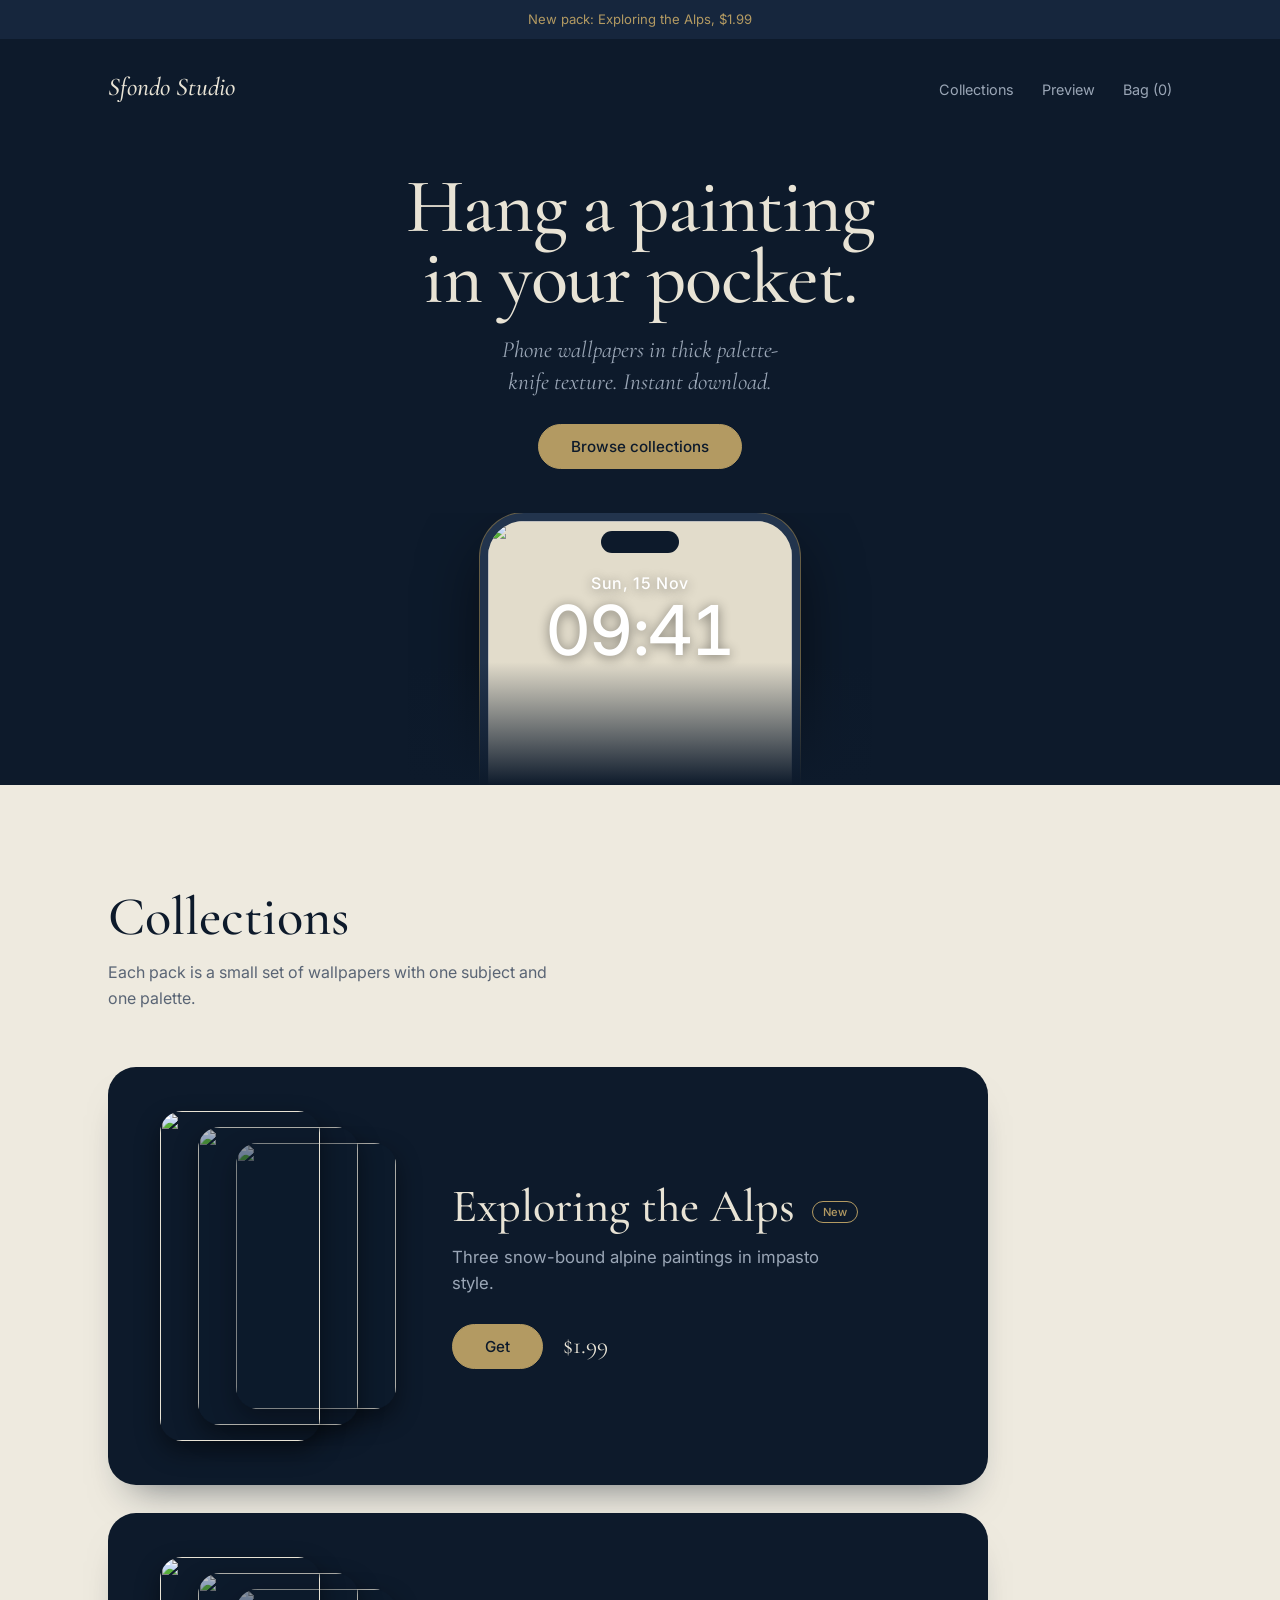
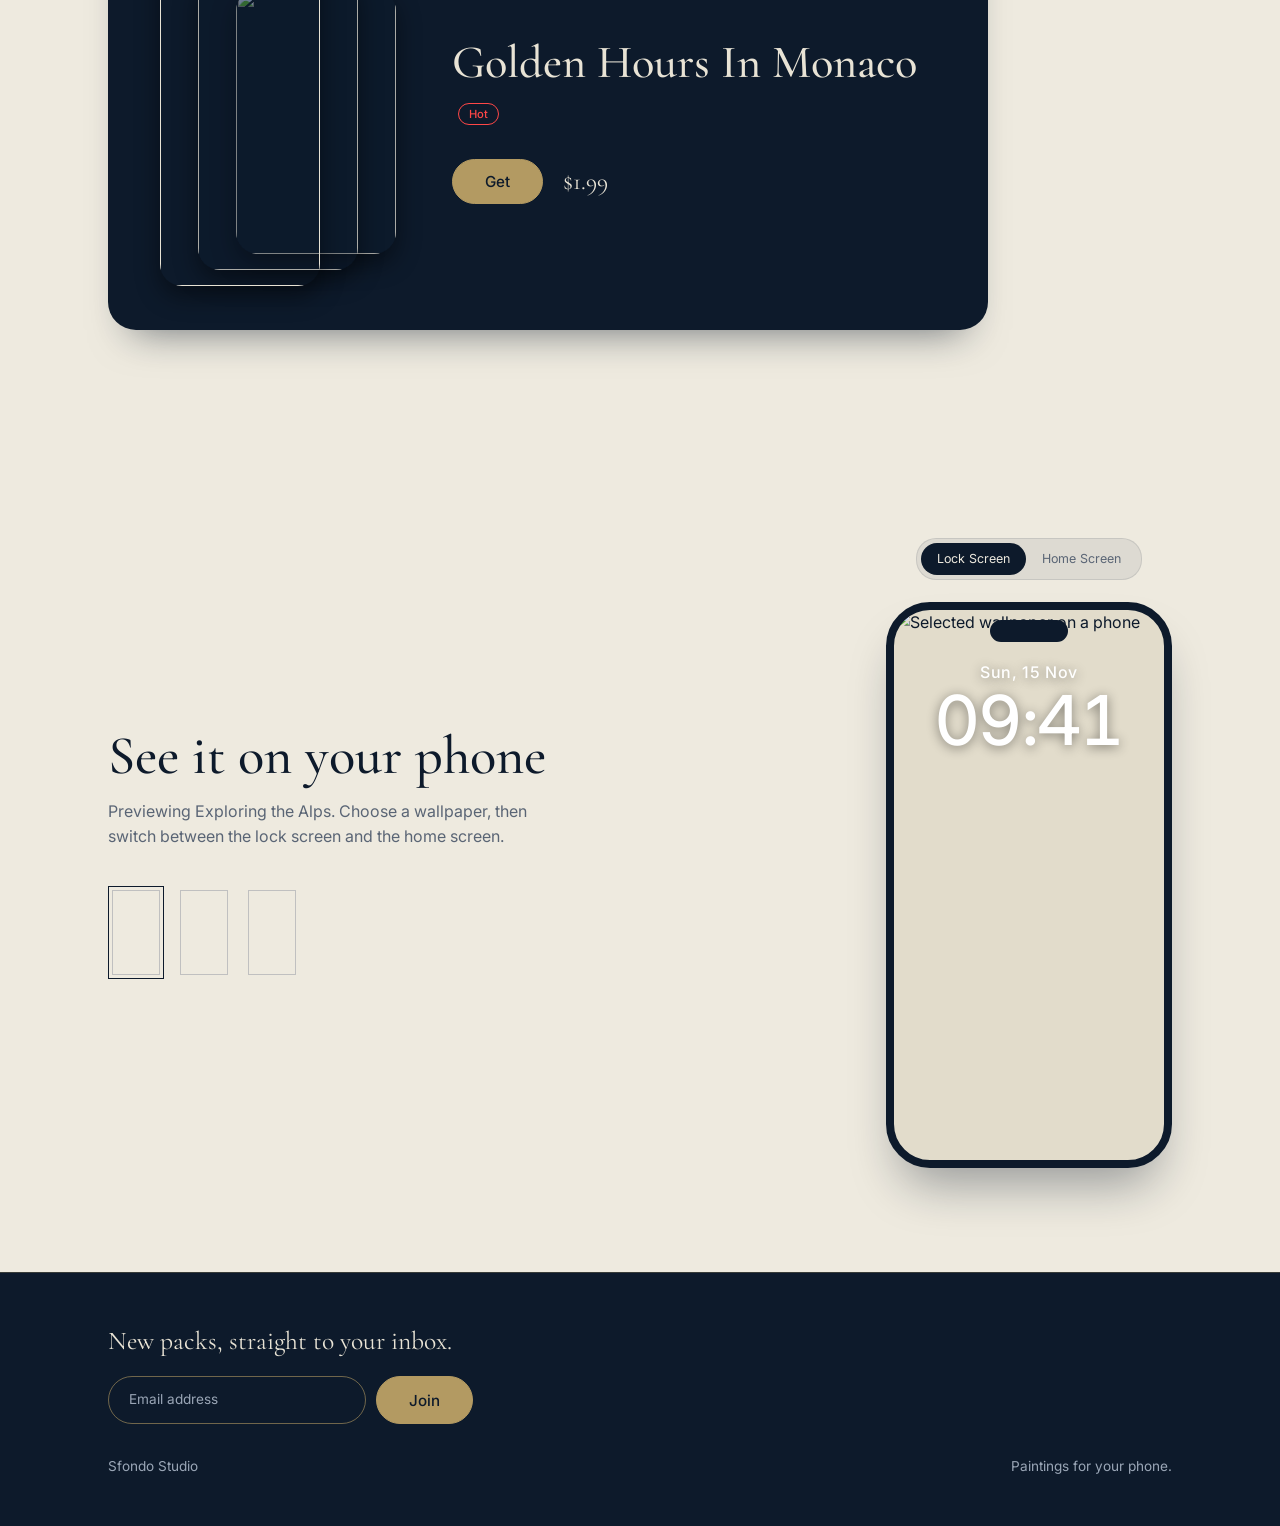
==== index.html @ a0016c10 "Add files via upload" ====
<!DOCTYPE html>
<html lang="en">
<head>
<meta charset="UTF-8">
<meta name="viewport" content="width=device-width, initial-scale=1, viewport-fit=cover">
<meta name="description" content="Sfondo Studio — Phone wallpapers in thick palette-knife texture. Instant download.">
<title>Sfondo Studio – Exploring the Alps</title>
<link rel="preconnect" href="https://fonts.googleapis.com">
<link rel="preconnect" href="https://fonts.gstatic.com" crossorigin>
<link href="https://fonts.googleapis.com/css2?family=Cormorant+Garamond:ital,wght@0,400;0,500;0,600;1,400;1,500&family=Inter:wght@400;500&display=swap" rel="stylesheet">
<link rel="stylesheet" href="./style.css">
<script src="./app.js" defer></script>
</head>

<body>

<a class="skip-link" href="#main">Skip to content</a>
<a class="announce">Hello</a>

<div class="wrap">
  <header class="site-header">
    <a class="wordmark" href="#top">Sfondo Studio</a>
    <nav aria-label="Main">
      <ul class="site-nav">
        <li><a href="#collections">Collections</a></li>
        <li><a href="#preview">Preview</a></li>
        <li><button class="bag-btn" id="bag" type="button" aria-haspopup="dialog" aria-controls="bag-drawer">Bag (<span id="bag-count">0</span>)</button></li>
      </ul>
    </nav>
  </header>
</div>

<main id="main">

  <div class="wrap">
    <section class="hero" id="top">
      <h1>Hang a painting<br>in your pocket.</h1>
      <p class="lede">Phone wallpapers in thick palette-knife texture. Instant download.</p>
      <div class="buy-row"><a class="btn" href="#collections">Browse collections</a></div>
      <div class="hero-stage" aria-hidden="true">
        <div class="iphone-frame hero-phone">
          <div class="dynamic-island"></div>
          <img class="wallpaper-display on" alt="">
          <img class="wallpaper-display" alt="">
          <div class="lockscreen-content">
            <div class="lockscreen-date" data-lock-date>Sun, 15 Nov</div>
            <time class="lockscreen-time" data-lock-time>09:41</time>
          </div>
        </div>
      </div>
    </section>
  </div>

  <section class="catalog-sec" id="collections">
    <div class="wrap">
      <h2>Collections</h2>
      <p class="section-note">Each pack is a small set of wallpapers with one subject and one palette.</p>

      <div class="catalog">
        
      </div>

    </div>
  </section>

  <section class="preview" id="preview">
    <div class="wrap">
      <div>
        <h2>See it on your phone</h2>
        <p class="section-note">Previewing Exploring the Alps. Choose a wallpaper, then switch between the lock screen and the home screen.</p>
        <div class="picker" role="group" aria-label="Choose a wallpaper">
          <button class="pick" type="button" data-pick="0" aria-pressed="true" aria-label="Ascent"><img data-wall="0" alt=""></button>
          <button class="pick" type="button" data-pick="1" aria-pressed="false" aria-label="Switchbacks"><img data-wall="1" alt=""></button>
          <button class="pick" type="button" data-pick="2" aria-pressed="false" aria-label="The Red Cabin"><img data-wall="2" alt=""></button>
        </div>
      </div>

      <div class="stage">
        <input type="radio" id="mode-lock" name="screen-mode" class="state-input" checked>
        <input type="radio" id="mode-home" name="screen-mode" class="state-input">
        <div class="screen-mode-toggle" role="group" aria-label="Preview mode">
          <label for="mode-lock" class="mode-label">Lock Screen</label>
          <label for="mode-home" class="mode-label">Home Screen</label>
        </div>
        <div class="iphone-frame">
          <div class="dynamic-island"></div>
          <img class="wallpaper-display" id="phone-wall" data-wall="0" alt="Selected wallpaper on a phone">
          <div class="lockscreen-content">
            <div class="lockscreen-date" data-lock-date>Sun, 15 Nov</div>
            <time class="lockscreen-time" data-lock-time>09:41</time>
          </div>
          <div class="homescreen-content" aria-hidden="true">
            <div class="home-widget"></div>
            <div class="widget-row">
              <div class="home-widget widget-small"></div>
              <div class="home-widget widget-small"></div>
            </div>
          </div>
        </div>
      </div>
    </div>
  </section>

</main>

<footer>
  <div class="wrap">
    <form class="join" id="join">
      <label for="email">New packs, straight to your inbox.</label>
      <div>
        <input id="email" type="email" required placeholder="Email address" autocomplete="email">
        <button class="btn" type="submit">Join</button>
      </div>
    </form>
    <div class="foot-meta">
      <span>Sfondo Studio</span>
      <span>Paintings for your phone.</span>
    </div>
  </div>
</footer>

<div class="drawer-backdrop" id="drawer-backdrop"></div>
<aside class="bag-drawer" id="bag-drawer" role="dialog" aria-modal="true" aria-labelledby="drawer-title" hidden>
  <div class="drawer-head">
    <h2 id="drawer-title">Your Bag</h2>
    <button class="close-btn" id="close-drawer" type="button" aria-label="Close bag">×</button>
  </div>
  <div class="drawer-body" id="drawer-body"></div>
  <div class="drawer-foot" id="drawer-foot" hidden>
    <div class="subtotal-row">
      <span>Total</span>
      <span class="price" id="bag-total">$0.00</span>
    </div>
    <button class="btn" id="checkout-btn" type="button">Checkout</button>
  </div>
</aside>

<div class="toast" id="toast" role="status" aria-live="polite"></div>

</body>
</html>
---- style.css ----
:root {
  --ink: #0d1a2b;
  --ink-2: #16263d;
  --paper: #eeeadf;
  --paper-2: #e2dccb;
  --brass: #b39a62;
  --on-dark: #e8e3d5;
  --muted-dark: #9aa6b6;
  --muted: #5a6575;
  --serif: "Cormorant Garamond", Georgia, serif;
  --sans: "Inter", system-ui, -apple-system, sans-serif;
}

*, *::before, *::after { box-sizing: border-box; }

html {
  scroll-behavior: smooth;
  scroll-padding-top: 24px;
}

body {
  margin: 0;
  padding-top: env(safe-area-inset-top, 0px);
  padding-bottom: env(safe-area-inset-bottom, 0px);
  background: var(--ink);
  color: var(--on-dark);
  font-family: var(--sans);
  font-size: 1rem;
  line-height: 1.6;
  -webkit-font-smoothing: antialiased;
}

img { display: block; max-width: 100%; }
a { color: inherit; }

a:focus-visible,
button:focus-visible,
input:focus-visible,
.state-input:focus-visible + .mode-label {
  outline: 2px solid var(--brass);
  outline-offset: 3px;
}

.skip-link {
  position: absolute;
  left: -9999px;
  top: 8px;
  z-index: 100;
  padding: 8px 16px;
  background: var(--brass);
  color: var(--ink);
  border-radius: 999px;
  font-size: .85rem;
  font-weight: 500;
  text-decoration: none;
}
.skip-link:focus { left: 16px; }

.wrap {
  max-width: 1120px;
  margin: 0 auto;
  padding: 0 28px;
}

/* Announcement & Header */
.announce {
  display: block;
  padding: 9px 20px;
  background: var(--ink-2);
  color: var(--brass);
  text-align: center;
  font-size: .82rem;
  text-decoration: none;
  transition: background-color .2s;
}
.announce:hover { background: #1c304d; }

.site-header {
  display: flex;
  justify-content: space-between;
  align-items: baseline;
  padding: 28px 0;
}

.wordmark {
  font-family: var(--serif);
  font-style: italic;
  font-size: 1.6rem;
  font-weight: 500;
  text-decoration: none;
}

.site-nav {
  display: flex;
  align-items: baseline;
  gap: 28px;
  margin: 0;
  padding: 0;
  list-style: none;
  font-size: .9rem;
}

.site-nav a,
.bag-btn {
  text-decoration: none;
  color: var(--muted-dark);
  transition: color .2s;
}
.site-nav a:hover,
.bag-btn:hover { color: var(--on-dark); }

.bag-btn {
  background: none;
  border: 0;
  padding: 0;
  font: inherit;
  cursor: pointer;
}

/* Typography & Shared Controls */
h1, h2, h3 {
  font-family: var(--serif);
  font-weight: 500;
  margin: 0;
}

h1 {
  font-size: clamp(2.8rem, 6vw, 4.9rem);
  line-height: .92;
  letter-spacing: -.015em;
}

.collection h2,
.preview h2,
.catalog-sec h2 {
  font-size: clamp(2.2rem, 4.5vw, 3.4rem);
  line-height: 1.05;
}

.section-note {
  max-width: 44ch;
  margin: 14px 0 56px;
  color: var(--muted-dark);
}

.buy-row {
  display: flex;
  align-items: center;
  gap: 24px;
  flex-wrap: wrap;
}

.btn {
  display: inline-flex;
  align-items: center;
  justify-content: center;
  font: 500 .95rem var(--sans);
  padding: 12px 32px;
  border-radius: 999px;
  border: 1px solid var(--brass);
  background: var(--brass);
  color: var(--ink);
  cursor: pointer;
  text-decoration: none;
  transition: background-color .2s, color .2s, opacity .2s;
}
.btn:hover { background: transparent; color: var(--brass); }
.btn:disabled { opacity: .35; cursor: default; pointer-events: none; }

.price {
  font-family: var(--serif);
  font-size: 1.5rem;
  color: var(--on-dark);
}

/* Hero */
.hero {
  text-align: center;
  padding: 36px 0 0;
}
.hero .buy-row { justify-content: center; }

.lede {
  max-width: 30ch;
  margin: 22px auto 26px;
  font-family: var(--serif);
  font-style: italic;
  font-size: 1.45rem;
  line-height: 1.35;
  color: var(--muted-dark);
}

.hero-stage {
  position: relative;
  display: flex;
  justify-content: center;
  height: 272px;
  margin-top: 44px;
  overflow: hidden;
}
.hero-stage::after {
  content: "";
  position: absolute;
  left: 0;
  right: 0;
  bottom: 0;
  height: 45%;
  background: linear-gradient(to bottom, rgba(13, 26, 43, 0), var(--ink));
  pointer-events: none;
  z-index: 15;
}

/* Shared iPhone Frame */
.iphone-frame {
  position: relative;
  width: 286px;
  height: 566px;
  overflow: hidden;
  background: var(--paper-2);
  border: 8px solid var(--ink);
  border-radius: 44px;
  box-shadow: 0 30px 50px -16px rgba(13, 26, 43, .4);
}

.hero-phone {
  flex: none;
  width: 320px;
  height: 660px;
  border-color: #22344d;
  box-shadow: 0 0 0 1px rgba(179, 154, 98, .55), 0 30px 60px rgba(0, 0, 0, .5);
}

.dynamic-island {
  position: absolute;
  top: 10px;
  left: 50%;
  z-index: 20;
  width: 78px;
  height: 22px;
  background: var(--ink);
  border-radius: 20px;
  transform: translateX(-50%);
}

.wallpaper-display {
  position: absolute;
  inset: 0;
  width: 100%;
  height: 100%;
  object-fit: cover;
}

.hero-phone .wallpaper-display {
  opacity: 0;
  transition: opacity 1.2s ease;
}
.hero-phone .wallpaper-display.on { opacity: 1; }

.lockscreen-content {
  position: absolute;
  top: 50px;
  z-index: 10;
  width: 100%;
  color: #fff;
  text-align: center;
  text-shadow: 0 2px 12px rgba(0, 0, 0, .45);
  pointer-events: none;
  transition: opacity .25s;
}
.lockscreen-date {
  font-size: 1rem;
  font-weight: 500;
  letter-spacing: .04em;
}
.lockscreen-time {
  display: block;
  font-size: 4.3rem;
  font-weight: 500;
  line-height: 1;
  letter-spacing: -.02em;
  font-variant-numeric: tabular-nums;
}

/* Catalog Section */
.catalog-sec {
  background: var(--paper);
  color: var(--ink);
  padding: 104px 0;
}
.catalog-sec .section-note { color: var(--muted); }

.catalog {
  display: grid;
  gap: 28px;
  max-width: 880px;
}

.pack {
  display: flex;
  align-items: center;
  gap: 56px;
  padding: 44px 52px;
  background: var(--ink);
  color: var(--on-dark);
  border-radius: 28px;
  box-shadow: 0 24px 40px -24px rgba(13, 26, 43, .6);
}

.stack {
  --w: 160px;
  --dx: 38px;
  --dy: 16px;
  --r: 22px;
  position: relative;
  flex: none;
  width: calc(var(--w) + 2 * var(--dx));
  height: calc(var(--w) * 2.06);
  display: block;
}

.stack .card {
  position: absolute;
  width: var(--w);
  border-radius: var(--r);
  overflow: hidden;
  box-shadow: 0 10px 24px rgba(0, 0, 0, .45);
}
.card img {
  width: 100%;
  height: 100%;
  object-fit: cover;
  object-position: 60% 55%;
}
.card:nth-child(1) { left: 0; top: 0; height: 100%; z-index: 3; }
.card:nth-child(2) { left: var(--dx); top: var(--dy); height: calc(100% - 2 * var(--dy)); z-index: 2; }
.card:nth-child(3) { left: calc(2 * var(--dx)); top: calc(2 * var(--dy)); height: calc(100% - 4 * var(--dy)); z-index: 1; }
.card:nth-child(n+2)::after {
  content: "";
  position: absolute;
  inset: 0;
  background: rgba(13, 26, 43, .28);
}

.swatch-tuscany-1 { background: linear-gradient(160deg, #5f6340, #8d8454); }
.swatch-tuscany-2 { background: linear-gradient(160deg, #b08a45, #d9b872); }
.swatch-tuscany-3 { background: linear-gradient(160deg, #d8c9a3, #efe3c4); }
.swatch-riviera-1 { background: linear-gradient(160deg, #27455f, #4d6f8a); }
.swatch-riviera-2 { background: linear-gradient(160deg, #6f8da3, #9db4c3); }
.swatch-riviera-3 { background: linear-gradient(160deg, #b9c9d1, #dbe4e8); }

.info h3 { font-size: clamp(2rem, 4vw, 2.9rem); line-height: 1; }
.info h3 a { text-decoration: none; }
.info h3 a:hover { text-decoration: underline; text-underline-offset: 4px; }
.info p {
  margin: 16px 0 28px;
  max-width: 34ch;
  color: var(--muted-dark);
  font-size: 1.05rem;
  line-height: 1.5;
}

.badge-new {
  display: inline-block;
  vertical-align: middle;
  margin-left: 6px;
  padding: 3px 10px;
  border: 1px solid var(--brass);
  border-radius: 999px;
  font: 500 .7rem var(--sans);
  color: var(--brass);
}
.badge-hot {
  display: inline-block;
  vertical-align: middle;
  margin-left: 6px;
  padding: 3px 10px;
  border: 1px solid rgb(255, 71, 71);
  border-radius: 999px;
  font: 500 .7rem var(--sans);
  color: rgb(255, 71, 71);
}

.get-row { display: flex; align-items: center; gap: 20px; }
.pack .price.soon { font-family: var(--sans); font-size: .9rem; color: var(--muted-dark); }

.ways {
  display: grid;
  grid-template-columns: repeat(3, 1fr);
  gap: 16px;
  max-width: 880px;
  margin-top: 40px;
}
.way {
  padding: 22px 24px;
  border: 1px solid rgba(13, 26, 43, .25);
  border-radius: 20px;
}
.way h3 { font-size: 1.5rem; }
.way p { margin: 6px 0 0; color: var(--muted); font-size: .9rem; }
.way span { display: block; margin-top: 10px; font-size: .8rem; color: var(--muted); }
.way.soon { opacity: .75; }

/* Collection Plates */
.collection { padding: 96px 0 112px; }
.collection .buy-row { margin: -24px 0 56px; }

.plates {
  display: grid;
  grid-template-columns: repeat(3, 1fr);
  gap: 40px;
}
.plate { margin: 0; }
.plate img {
  width: 100%;
  aspect-ratio: 9 / 16;
  object-fit: cover;
  box-shadow: 0 0 0 1px rgba(179, 154, 98, .45);
}
.plate figcaption {
  padding-top: 18px;
  border-top: 1px solid rgba(179, 154, 98, .45);
  margin-top: 22px;
}
.plate h3 { font-size: 1.7rem; }
.plate p { margin: 4px 0 0; color: var(--muted-dark); font-size: .95rem; }

/* Interactive Preview */
.preview {
  background: var(--paper);
  color: var(--ink);
  padding: 104px 0;
}
.preview .wrap {
  display: grid;
  grid-template-columns: 1fr auto;
  gap: 80px;
  align-items: center;
}
.preview .section-note { color: var(--muted); margin-bottom: 36px; }

.picker { display: flex; gap: 12px; }
.pick {
  width: 56px;
  padding: 3px;
  background: none;
  border: 1px solid transparent;
  cursor: pointer;
  transition: border-color .2s, transform .2s;
}
.pick:hover { transform: translateY(-2px); }
.pick img { width: 100%; aspect-ratio: 9 / 16; object-fit: cover; }
.pick[aria-pressed="true"] { border-color: var(--ink); }

.stage { display: flex; flex-direction: column; align-items: center; }
.state-input {
  position: absolute;
  width: 1px;
  height: 1px;
  margin: -1px;
  overflow: hidden;
  opacity: 0;
  clip-path: inset(50%);
}

.screen-mode-toggle {
  display: flex;
  margin-bottom: 22px;
  padding: 4px;
  background: rgba(13, 26, 43, .07);
  border: 1px solid rgba(13, 26, 43, .1);
  border-radius: 20px;
}
.mode-label {
  padding: 6px 16px;
  font-size: .78rem;
  color: var(--muted);
  border-radius: 16px;
  cursor: pointer;
  user-select: none;
  transition: background-color .25s, color .25s;
}

.homescreen-content {
  position: absolute;
  inset: 0;
  z-index: 10;
  display: flex;
  flex-direction: column;
  gap: 16px;
  padding: 50px 16px 0;
  background: rgba(255, 255, 255, .12);
  backdrop-filter: blur(15px);
  -webkit-backdrop-filter: blur(15px);
  opacity: 0;
  pointer-events: none;
  transition: opacity .25s;
}
.home-widget {
  height: 110px;
  background: rgba(255, 255, 255, .25);
  border: 1px solid rgba(255, 255, 255, .4);
  border-radius: 20px;
  box-shadow: 0 8px 32px rgba(0, 0, 0, .06);
}
.widget-row { display: flex; gap: 16px; }
.widget-small { flex: 1; border-radius: 16px; }

#mode-lock:checked ~ .screen-mode-toggle label[for="mode-lock"],
#mode-home:checked ~ .screen-mode-toggle label[for="mode-home"] {
  background: var(--ink);
  color: var(--paper);
}
#mode-home:checked ~ .iphone-frame .homescreen-content { opacity: 1; pointer-events: auto; }
#mode-home:checked ~ .iphone-frame .lockscreen-content { opacity: 0; }

/* Footer */
footer {
  padding: 48px 0;
  border-top: 1px solid rgba(179, 154, 98, .25);
  color: var(--muted-dark);
  font-size: .85rem;
}
footer .wrap {
  display: flex;
  flex-direction: column;
  align-items: flex-start;
  gap: 32px;
}

.join label {
  display: block;
  margin-bottom: 14px;
  font-family: var(--serif);
  font-size: 1.6rem;
  color: var(--on-dark);
}
.join div { display: flex; gap: 10px; flex-wrap: wrap; }
.join input {
  flex: 1;
  min-width: 220px;
  max-width: 360px;
  padding: 12px 20px;
  border: 1px solid rgba(179, 154, 98, .6);
  border-radius: 999px;
  background: transparent;
  color: var(--on-dark);
  font: inherit;
}
.join input::placeholder { color: var(--muted-dark); }

.foot-meta {
  display: flex;
  justify-content: space-between;
  gap: 16px;
  flex-wrap: wrap;
  width: 100%;
}

/* Bag Drawer */
.drawer-backdrop {
  position: fixed;
  inset: 0;
  z-index: 60;
  background: rgba(6, 13, 22, .65);
  backdrop-filter: blur(4px);
  opacity: 0;
  pointer-events: none;
  transition: opacity .25s ease;
}
.drawer-backdrop.open { opacity: 1; pointer-events: auto; }

.bag-drawer {
  position: fixed;
  top: 0;
  right: 0;
  bottom: 0;
  z-index: 70;
  display: flex;
  flex-direction: column;
  width: min(400px, 100vw);
  padding: 28px;
  background: var(--ink-2);
  color: var(--on-dark);
  border-left: 1px solid rgba(179, 154, 98, .3);
  transform: translateX(100%);
  transition: transform .3s cubic-bezier(.22, 1, .36, 1);
}
.bag-drawer.open { transform: translateX(0); }

.drawer-head {
  display: flex;
  justify-content: space-between;
  align-items: center;
  padding-bottom: 18px;
  border-bottom: 1px solid rgba(179, 154, 98, .25);
}
.drawer-head h2 { font-size: 1.8rem; }

.close-btn {
  background: none;
  border: 0;
  color: var(--muted-dark);
  font-size: 1.5rem;
  line-height: 1;
  cursor: pointer;
  padding: 4px 8px;
}
.close-btn:hover { color: var(--on-dark); }

.drawer-body {
  flex: 1;
  overflow-y: auto;
  padding: 24px 0;
}

.bag-empty {
  color: var(--muted-dark);
  font-size: .95rem;
}

.bag-item {
  display: flex;
  gap: 16px;
  align-items: center;
  padding-bottom: 20px;
  border-bottom: 1px solid rgba(179, 154, 98, .2);
}
.bag-item img {
  width: 48px;
  aspect-ratio: 9 / 16;
  object-fit: cover;
  border-radius: 6px;
}
.bag-item-meta { flex: 1; }
.bag-item-title { font-family: var(--serif); font-size: 1.3rem; line-height: 1.1; }
.bag-item-sub { font-size: .82rem; color: var(--muted-dark); margin-top: 4px; }

.remove-btn {
  background: none;
  border: 0;
  color: var(--muted-dark);
  font-size: .8rem;
  text-decoration: underline;
  cursor: pointer;
  padding: 4px;
}
.remove-btn:hover { color: var(--on-dark); }

.drawer-foot {
  padding-top: 20px;
  border-top: 1px solid rgba(179, 154, 98, .25);
}
.subtotal-row {
  display: flex;
  justify-content: space-between;
  align-items: baseline;
  margin-bottom: 16px;
}
.drawer-foot .btn { width: 100%; }

/* Toast */
.toast {
  position: fixed;
  left: 50%;
  bottom: calc(24px + env(safe-area-inset-bottom, 0px));
  z-index: 80;
  max-width: calc(100% - 40px);
  padding: 12px 22px;
  background: var(--paper);
  color: var(--ink);
  border-radius: 999px;
  font-size: .9rem;
  box-shadow: 0 14px 30px rgba(0, 0, 0, .35);
  opacity: 0;
  transform: translate(-50%, 12px);
  pointer-events: none;
  transition: opacity .25s, transform .25s;
}
.toast.show { opacity: 1; transform: translate(-50%, 0); }

/* Responsive */
@media (max-width: 860px) {
  .preview .wrap { grid-template-columns: 1fr; gap: 48px; justify-items: start; }
  .hero { padding-top: 24px; }
  .plates { grid-template-columns: 1fr; max-width: 340px; gap: 48px; }
  .stage { align-self: center; justify-self: center; }
}

@media (max-width: 640px) {
  .catalog-sec, .preview { padding: 64px 0; }
  .collection { padding: 64px 0 72px; }
  .hero { padding-top: 8px; }
  .hero-stage { height: 236px; margin-top: 32px; }
  .hero-phone { width: 280px; height: 590px; }
  .pack { gap: 18px; padding: 22px 16px 22px 18px; border-radius: 24px; }
  .stack { --w: 96px; --dx: 22px; --dy: 10px; --r: 16px; }
  .info h3 { font-size: 1.55rem; }
  .info p { margin: 10px 0 16px; font-size: .88rem; line-height: 1.45; }
  .get-row { gap: 12px; }
  .pack .btn { padding: 9px 24px; font-size: .9rem; }
  .pack .price { font-size: 1.2rem; }
  .pack .price.soon { font-size: .8rem; }
  .ways { grid-template-columns: 1fr; }
}

@media (max-width: 560px) {
  .site-header { flex-direction: column; align-items: flex-start; gap: 8px; padding: 20px 0; }
  .site-nav { font-size: .85rem; }
}

@media (max-width: 480px) {
  .wrap { padding: 0 20px; }
  .site-nav { gap: 18px; }
}

@media (max-width: 380px) {
  .stack { --w: 84px; --dx: 18px; }
}

@media (prefers-reduced-motion: reduce) {
  *, *::before, *::after {
    transition-duration: .01ms !important;
    animation-duration: .01ms !important;
    scroll-behavior: auto !important;
  }
}
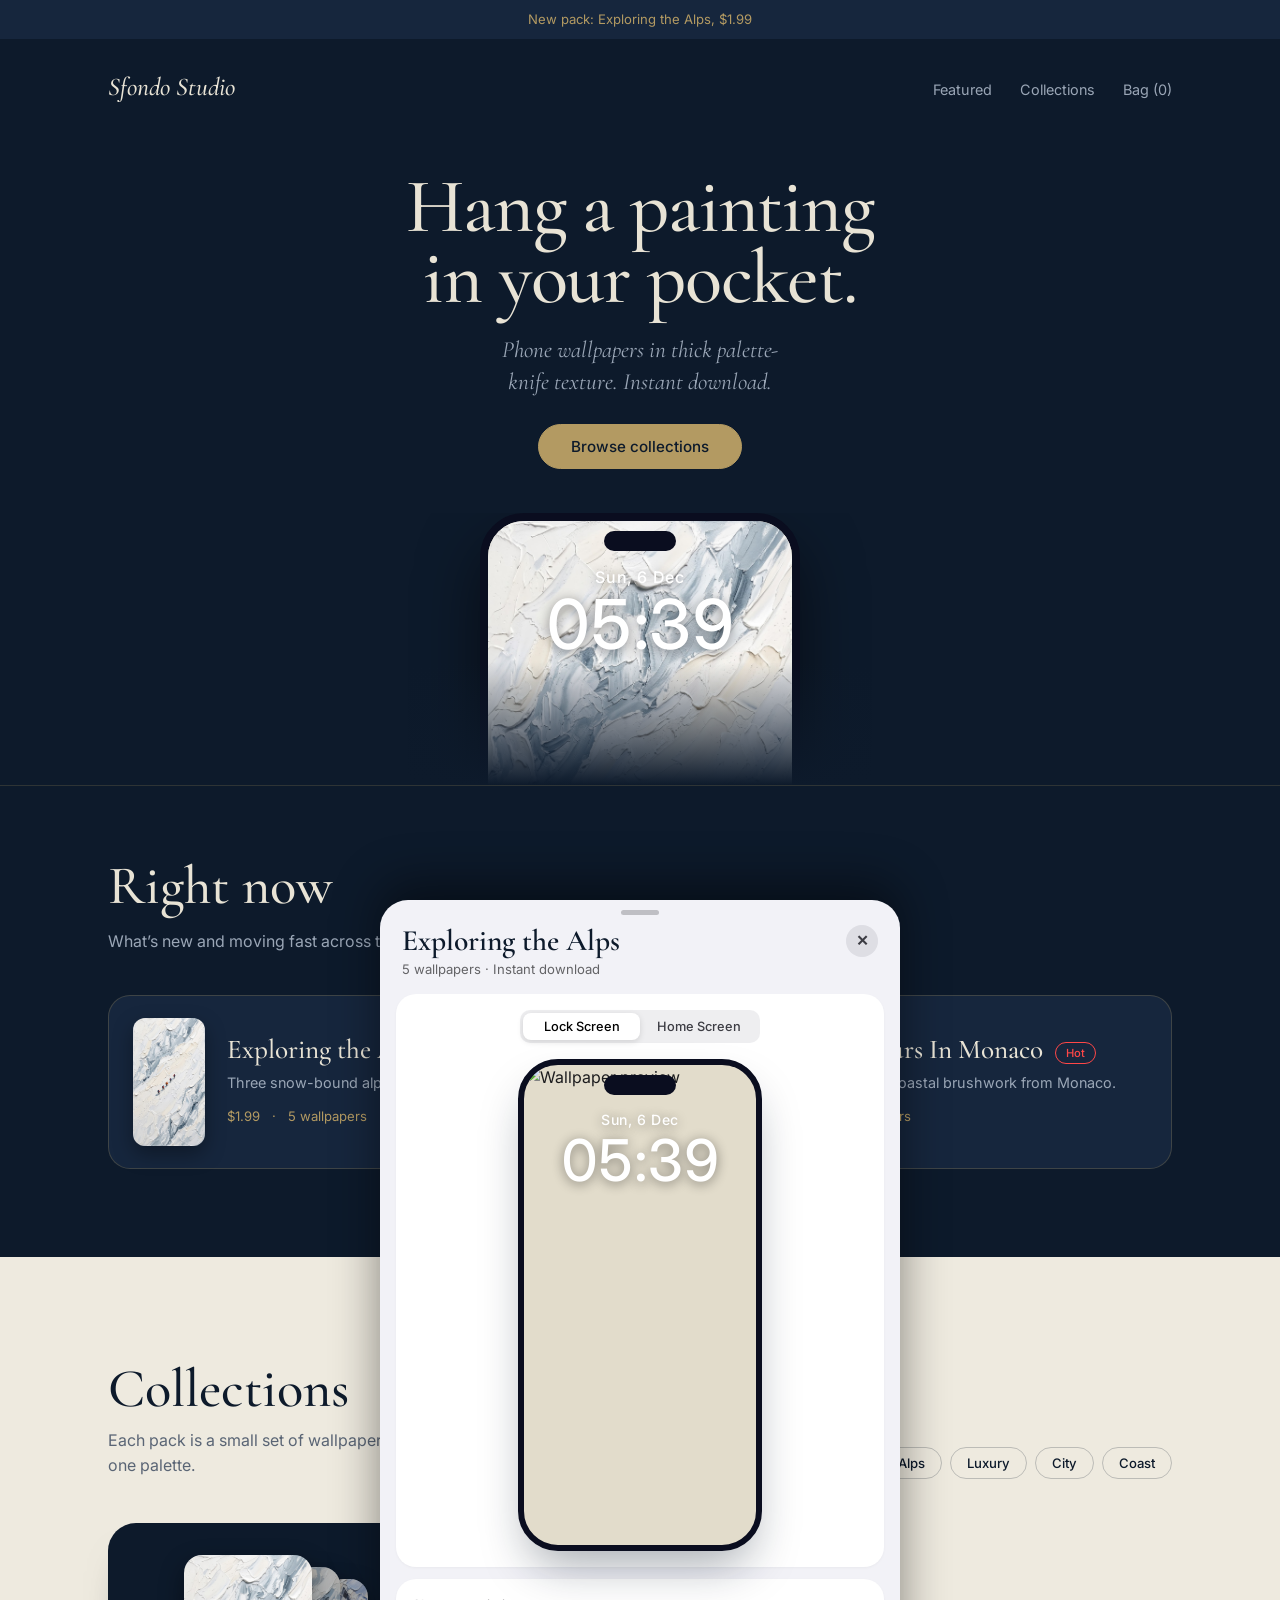
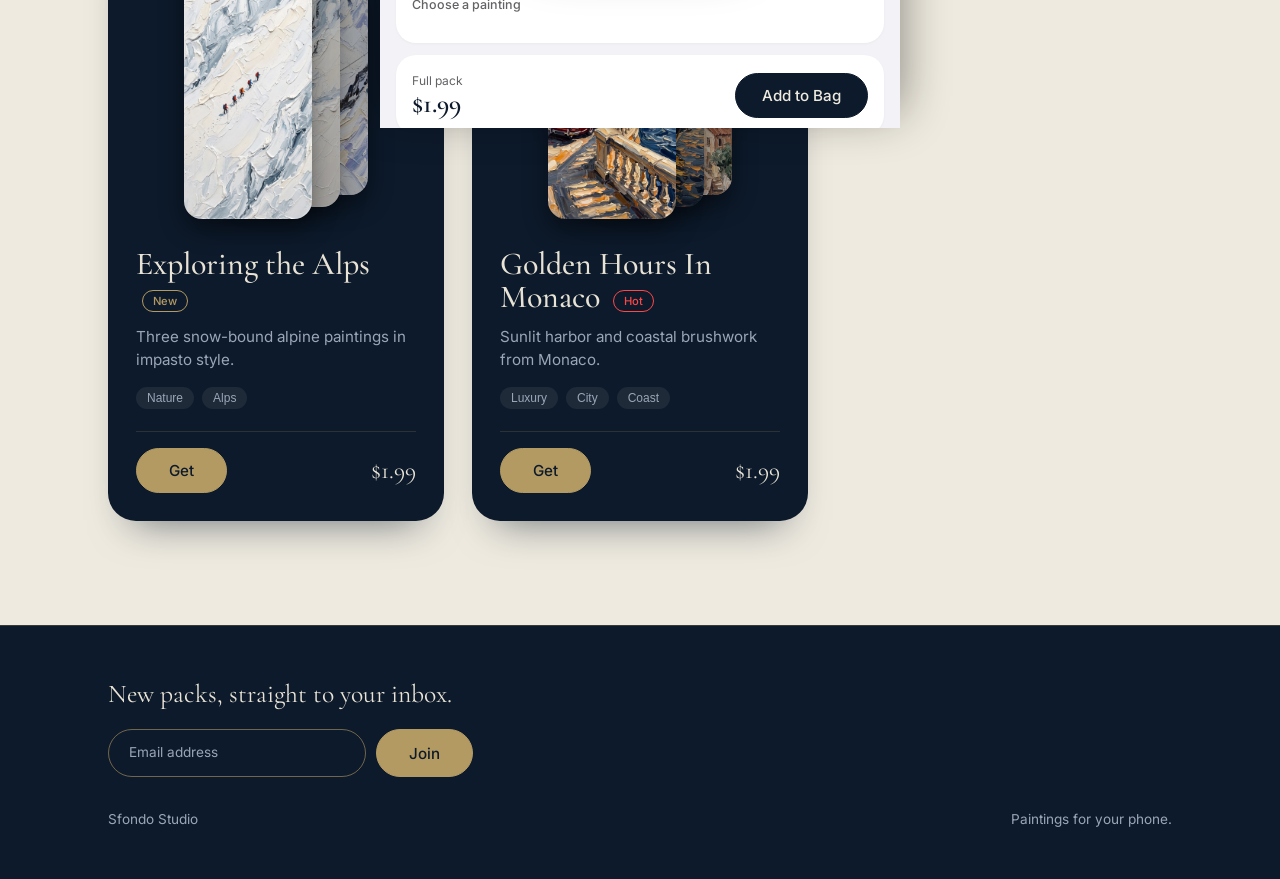
==== commit f8cdacd6: "updated UI" ====
--- a/index.html
+++ b/index.html
@@ -1,141 +1,187 @@
-<!DOCTYPE html>
-<html lang="en">
-<head>
-<meta charset="UTF-8">
-<meta name="viewport" content="width=device-width, initial-scale=1, viewport-fit=cover">
-<meta name="description" content="Sfondo Studio — Phone wallpapers in thick palette-knife texture. Instant download.">
-<title>Sfondo Studio – Exploring the Alps</title>
-<link rel="preconnect" href="https://fonts.googleapis.com">
-<link rel="preconnect" href="https://fonts.gstatic.com" crossorigin>
-<link href="https://fonts.googleapis.com/css2?family=Cormorant+Garamond:ital,wght@0,400;0,500;0,600;1,400;1,500&family=Inter:wght@400;500&display=swap" rel="stylesheet">
-<link rel="stylesheet" href="./style.css">
-<script src="./app.js" defer></script>
-</head>
-
-<body>
-
-<a class="skip-link" href="#main">Skip to content</a>
-<a class="announce">Hello</a>
-
-<div class="wrap">
-  <header class="site-header">
-    <a class="wordmark" href="#top">Sfondo Studio</a>
-    <nav aria-label="Main">
-      <ul class="site-nav">
-        <li><a href="#collections">Collections</a></li>
-        <li><a href="#preview">Preview</a></li>
-        <li><button class="bag-btn" id="bag" type="button" aria-haspopup="dialog" aria-controls="bag-drawer">Bag (<span id="bag-count">0</span>)</button></li>
-      </ul>
-    </nav>
-  </header>
-</div>
-
-<main id="main">
-
-  <div class="wrap">
-    <section class="hero" id="top">
-      <h1>Hang a painting<br>in your pocket.</h1>
-      <p class="lede">Phone wallpapers in thick palette-knife texture. Instant download.</p>
-      <div class="buy-row"><a class="btn" href="#collections">Browse collections</a></div>
-      <div class="hero-stage" aria-hidden="true">
-        <div class="iphone-frame hero-phone">
-          <div class="dynamic-island"></div>
-          <img class="wallpaper-display on" alt="">
-          <img class="wallpaper-display" alt="">
-          <div class="lockscreen-content">
-            <div class="lockscreen-date" data-lock-date>Sun, 15 Nov</div>
-            <time class="lockscreen-time" data-lock-time>09:41</time>
-          </div>
-        </div>
-      </div>
-    </section>
-  </div>
-
-  <section class="catalog-sec" id="collections">
-    <div class="wrap">
-      <h2>Collections</h2>
-      <p class="section-note">Each pack is a small set of wallpapers with one subject and one palette.</p>
-
-      <div class="catalog">
-        
-      </div>
-
-    </div>
-  </section>
-
-  <section class="preview" id="preview">
-    <div class="wrap">
-      <div>
-        <h2>See it on your phone</h2>
-        <p class="section-note">Previewing Exploring the Alps. Choose a wallpaper, then switch between the lock screen and the home screen.</p>
-        <div class="picker" role="group" aria-label="Choose a wallpaper">
-          <button class="pick" type="button" data-pick="0" aria-pressed="true" aria-label="Ascent"><img data-wall="0" alt=""></button>
-          <button class="pick" type="button" data-pick="1" aria-pressed="false" aria-label="Switchbacks"><img data-wall="1" alt=""></button>
-          <button class="pick" type="button" data-pick="2" aria-pressed="false" aria-label="The Red Cabin"><img data-wall="2" alt=""></button>
-        </div>
-      </div>
-
-      <div class="stage">
-        <input type="radio" id="mode-lock" name="screen-mode" class="state-input" checked>
-        <input type="radio" id="mode-home" name="screen-mode" class="state-input">
-        <div class="screen-mode-toggle" role="group" aria-label="Preview mode">
-          <label for="mode-lock" class="mode-label">Lock Screen</label>
-          <label for="mode-home" class="mode-label">Home Screen</label>
-        </div>
-        <div class="iphone-frame">
-          <div class="dynamic-island"></div>
-          <img class="wallpaper-display" id="phone-wall" data-wall="0" alt="Selected wallpaper on a phone">
-          <div class="lockscreen-content">
-            <div class="lockscreen-date" data-lock-date>Sun, 15 Nov</div>
-            <time class="lockscreen-time" data-lock-time>09:41</time>
-          </div>
-          <div class="homescreen-content" aria-hidden="true">
-            <div class="home-widget"></div>
-            <div class="widget-row">
-              <div class="home-widget widget-small"></div>
-              <div class="home-widget widget-small"></div>
-            </div>
-          </div>
-        </div>
-      </div>
-    </div>
-  </section>
-
-</main>
-
-<footer>
-  <div class="wrap">
-    <form class="join" id="join">
-      <label for="email">New packs, straight to your inbox.</label>
-      <div>
-        <input id="email" type="email" required placeholder="Email address" autocomplete="email">
-        <button class="btn" type="submit">Join</button>
-      </div>
-    </form>
-    <div class="foot-meta">
-      <span>Sfondo Studio</span>
-      <span>Paintings for your phone.</span>
-    </div>
-  </div>
-</footer>
-
-<div class="drawer-backdrop" id="drawer-backdrop"></div>
-<aside class="bag-drawer" id="bag-drawer" role="dialog" aria-modal="true" aria-labelledby="drawer-title" hidden>
-  <div class="drawer-head">
-    <h2 id="drawer-title">Your Bag</h2>
-    <button class="close-btn" id="close-drawer" type="button" aria-label="Close bag">×</button>
-  </div>
-  <div class="drawer-body" id="drawer-body"></div>
-  <div class="drawer-foot" id="drawer-foot" hidden>
-    <div class="subtotal-row">
-      <span>Total</span>
-      <span class="price" id="bag-total">$0.00</span>
-    </div>
-    <button class="btn" id="checkout-btn" type="button">Checkout</button>
-  </div>
-</aside>
-
-<div class="toast" id="toast" role="status" aria-live="polite"></div>
-
-</body>
+<!DOCTYPE html>
+<html lang="en">
+<head>
+<meta charset="UTF-8">
+<meta name="viewport" content="width=device-width, initial-scale=1, viewport-fit=cover">
+<meta name="description" content="Sfondo Studio — Phone wallpapers in thick palette-knife texture. Instant download.">
+<title>Sfondo Studio – Impasto Phone Wallpapers</title>
+<link rel="preconnect" href="https://fonts.googleapis.com">
+<link rel="preconnect" href="https://fonts.gstatic.com" crossorigin>
+<link href="https://fonts.googleapis.com/css2?family=Cormorant+Garamond:ital,wght@0,400;0,500;0,600;1,400;1,500&family=Inter:wght@400;500&display=swap" rel="stylesheet">
+<link rel="stylesheet" href="./style.css">
+<script src="./app.js" defer></script>
+<link rel="icon" type="image/x-icon" href="./icon.png">
+</head>
+
+<body>
+
+<a class="skip-link" href="#main">Skip to content</a>
+<a class="announce" href="#collections">New pack: Exploring the Alps, $1.99</a>
+
+<div class="wrap">
+  <header class="site-header">
+    <a class="wordmark" href="#top">Sfondo Studio</a>
+    <nav aria-label="Main">
+      <ul class="site-nav">
+        <li><a href="#featured">Featured</a></li>
+        <li><a href="#collections">Collections</a></li>
+        <li><button class="bag-btn" id="bag" type="button" aria-haspopup="dialog" aria-controls="bag-drawer">Bag (<span id="bag-count">0</span>)</button></li>
+      </ul>
+    </nav>
+  </header>
+</div>
+
+<main id="main">
+  <div class="wrap">
+    <section class="hero" id="top">
+      <h1>Hang a painting<br>in your pocket.</h1>
+      <p class="lede">Phone wallpapers in thick palette-knife texture. Instant download.</p>
+      <div class="buy-row"><a class="btn" href="#collections">Browse collections</a></div>
+      <div class="hero-stage" aria-hidden="true">
+        <div class="iphone-frame hero-phone">
+          <div class="dynamic-island"></div>
+          <img class="wallpaper-display on" alt="">
+          <img class="wallpaper-display" alt="">
+          <div class="lockscreen-content">
+            <div class="lockscreen-date" data-lock-date>Sun, 15 Nov</div>
+            <time class="lockscreen-time" data-lock-time>09:41</time>
+          </div>
+        </div>
+      </div>
+    </section>
+  </div>
+
+  <section class="featured-sec" id="featured">
+    <div class="wrap">
+      <h2>Right now</h2>
+      <p class="section-note">What’s new and moving fast across the studio.</p>
+      <div class="featured-grid" id="featured-grid"></div>
+    </div>
+  </section>
+
+  <section class="catalog-sec" id="collections">
+    <div class="wrap">
+      <div class="catalog-head">
+        <div>
+          <h2>Collections</h2>
+          <p class="section-note">Each pack is a small set of wallpapers with one subject and one palette.</p>
+        </div>
+        <div class="filter-bar" id="filter-bar" role="group" aria-label="Filter collections by tag"></div>
+      </div>
+
+      <div class="catalog"></div>
+    </div>
+  </section>
+</main>
+
+<footer>
+  <div class="wrap">
+    <form class="join" id="join">
+      <label for="email">New packs, straight to your inbox.</label>
+      <div>
+        <input id="email" type="email" required placeholder="Email address" autocomplete="email">
+        <button class="btn" type="submit">Join</button>
+      </div>
+    </form>
+    <div class="foot-meta">
+      <span>Sfondo Studio</span>
+      <span>Paintings for your phone.</span>
+    </div>
+  </div>
+</footer>
+
+<!-- Bag Slide-over Drawer -->
+<div class="drawer-backdrop" id="drawer-backdrop"></div>
+<aside class="bag-drawer" id="bag-drawer" role="dialog" aria-modal="true" aria-labelledby="drawer-title" hidden>
+  <div class="drawer-head">
+    <h2 id="drawer-title">Your Bag</h2>
+    <button class="close-btn" id="close-drawer" type="button" aria-label="Close bag">×</button>
+  </div>
+  <div class="drawer-body" id="drawer-body"></div>
+  <div class="drawer-foot" id="drawer-foot" hidden>
+    <div class="subtotal-row">
+      <span>Total</span>
+      <span class="price" id="bag-total">$0.00</span>
+    </div>
+    <button class="btn" id="checkout-btn" type="button">Checkout</button>
+  </div>
+</aside>
+
+<!-- iOS Bottom-Sheet Preview Popup -->
+<div class="sheet-backdrop" id="sheet-backdrop"></div>
+<aside class="ios-sheet" id="ios-sheet" role="dialog" aria-modal="true" aria-labelledby="sheet-title" hidden>
+  <div class="sheet-grabber-area" id="sheet-grabber">
+    <div class="sheet-grabber"></div>
+  </div>
+  <div class="sheet-header">
+    <div>
+      <h2 id="sheet-title">Exploring the Alps</h2>
+      <p class="sheet-sub" id="sheet-sub">5 wallpapers · Instant download</p>
+    </div>
+    <button class="sheet-close" id="sheet-close" type="button" aria-label="Close preview">✕</button>
+  </div>
+
+  <div class="sheet-scroll">
+    <div class="sheet-card">
+      <div class="segmented" role="group" aria-label="Screen mode">
+        <button class="seg-btn active" type="button" data-sheet-mode="lock">Lock Screen</button>
+        <button class="seg-btn" type="button" data-sheet-mode="home">Home Screen</button>
+      </div>
+
+      <div class="sheet-phone-wrap">
+        <div class="iphone-frame sheet-phone" id="sheet-phone">
+          <div class="dynamic-island"></div>
+          <img class="wallpaper-display" id="sheet-wall" alt="Wallpaper preview">
+
+          <div class="lockscreen-content">
+            <div class="lockscreen-date" data-lock-date>Sun, 15 Nov</div>
+            <time class="lockscreen-time" data-lock-time>09:41</time>
+          </div>
+
+          <div class="homescreen-content" aria-hidden="true">
+            <div class="ios-widget-lg">
+              <span class="w-label">WEATHER</span>
+              <span class="w-temp">14°</span>
+              <span class="w-desc">Clear Alpine Sky</span>
+            </div>
+            <div class="ios-app-grid">
+              <div class="ios-app" style="background:#34c759"></div>
+              <div class="ios-app" style="background:#007aff"></div>
+              <div class="ios-app" style="background:#ff9500"></div>
+              <div class="ios-app" style="background:#ff3b30"></div>
+              <div class="ios-app" style="background:#5856d6"></div>
+              <div class="ios-app" style="background:#af52de"></div>
+              <div class="ios-app" style="background:#2c2c2e"></div>
+              <div class="ios-app" style="background:#5ac8fa"></div>
+            </div>
+            <div class="ios-dock">
+              <div class="ios-app" style="background:#34c759"></div>
+              <div class="ios-app" style="background:#007aff"></div>
+              <div class="ios-app" style="background:#ff2d55"></div>
+              <div class="ios-app" style="background:#ffcc00"></div>
+            </div>
+          </div>
+        </div>
+      </div>
+    </div>
+
+    <div class="sheet-card">
+      <div class="sheet-card-label">Choose a painting</div>
+      <div class="sheet-thumbs" id="sheet-thumbs" role="group" aria-label="Wallpapers in this pack"></div>
+    </div>
+
+    <div class="sheet-card sheet-cta-card">
+      <div class="sheet-price-info">
+        <span class="sheet-price-label">Full pack</span>
+        <span class="sheet-price-val" id="sheet-price">$1.99</span>
+      </div>
+      <button class="btn sheet-add-btn" id="sheet-add-btn" type="button">Add to Bag</button>
+    </div>
+  </div>
+</aside>
+
+<div class="toast" id="toast" role="status" aria-live="polite"></div>
+
+</body>
+
 </html>
--- a/style.css
+++ b/style.css
@@ -1,726 +1,1028 @@
-:root {
-  --ink: #0d1a2b;
-  --ink-2: #16263d;
-  --paper: #eeeadf;
-  --paper-2: #e2dccb;
-  --brass: #b39a62;
-  --on-dark: #e8e3d5;
-  --muted-dark: #9aa6b6;
-  --muted: #5a6575;
-  --serif: "Cormorant Garamond", Georgia, serif;
-  --sans: "Inter", system-ui, -apple-system, sans-serif;
-}
-
-*, *::before, *::after { box-sizing: border-box; }
-
-html {
-  scroll-behavior: smooth;
-  scroll-padding-top: 24px;
-}
-
-body {
-  margin: 0;
-  padding-top: env(safe-area-inset-top, 0px);
-  padding-bottom: env(safe-area-inset-bottom, 0px);
-  background: var(--ink);
-  color: var(--on-dark);
-  font-family: var(--sans);
-  font-size: 1rem;
-  line-height: 1.6;
-  -webkit-font-smoothing: antialiased;
-}
-
-img { display: block; max-width: 100%; }
-a { color: inherit; }
-
-a:focus-visible,
-button:focus-visible,
-input:focus-visible,
-.state-input:focus-visible + .mode-label {
-  outline: 2px solid var(--brass);
-  outline-offset: 3px;
-}
-
-.skip-link {
-  position: absolute;
-  left: -9999px;
-  top: 8px;
-  z-index: 100;
-  padding: 8px 16px;
-  background: var(--brass);
-  color: var(--ink);
-  border-radius: 999px;
-  font-size: .85rem;
-  font-weight: 500;
-  text-decoration: none;
-}
-.skip-link:focus { left: 16px; }
-
-.wrap {
-  max-width: 1120px;
-  margin: 0 auto;
-  padding: 0 28px;
-}
-
-/* Announcement & Header */
-.announce {
-  display: block;
-  padding: 9px 20px;
-  background: var(--ink-2);
-  color: var(--brass);
-  text-align: center;
-  font-size: .82rem;
-  text-decoration: none;
-  transition: background-color .2s;
-}
-.announce:hover { background: #1c304d; }
-
-.site-header {
-  display: flex;
-  justify-content: space-between;
-  align-items: baseline;
-  padding: 28px 0;
-}
-
-.wordmark {
-  font-family: var(--serif);
-  font-style: italic;
-  font-size: 1.6rem;
-  font-weight: 500;
-  text-decoration: none;
-}
-
-.site-nav {
-  display: flex;
-  align-items: baseline;
-  gap: 28px;
-  margin: 0;
-  padding: 0;
-  list-style: none;
-  font-size: .9rem;
-}
-
-.site-nav a,
-.bag-btn {
-  text-decoration: none;
-  color: var(--muted-dark);
-  transition: color .2s;
-}
-.site-nav a:hover,
-.bag-btn:hover { color: var(--on-dark); }
-
-.bag-btn {
-  background: none;
-  border: 0;
-  padding: 0;
-  font: inherit;
-  cursor: pointer;
-}
-
-/* Typography & Shared Controls */
-h1, h2, h3 {
-  font-family: var(--serif);
-  font-weight: 500;
-  margin: 0;
-}
-
-h1 {
-  font-size: clamp(2.8rem, 6vw, 4.9rem);
-  line-height: .92;
-  letter-spacing: -.015em;
-}
-
-.collection h2,
-.preview h2,
-.catalog-sec h2 {
-  font-size: clamp(2.2rem, 4.5vw, 3.4rem);
-  line-height: 1.05;
-}
-
-.section-note {
-  max-width: 44ch;
-  margin: 14px 0 56px;
-  color: var(--muted-dark);
-}
-
-.buy-row {
-  display: flex;
-  align-items: center;
-  gap: 24px;
-  flex-wrap: wrap;
-}
-
-.btn {
-  display: inline-flex;
-  align-items: center;
-  justify-content: center;
-  font: 500 .95rem var(--sans);
-  padding: 12px 32px;
-  border-radius: 999px;
-  border: 1px solid var(--brass);
-  background: var(--brass);
-  color: var(--ink);
-  cursor: pointer;
-  text-decoration: none;
-  transition: background-color .2s, color .2s, opacity .2s;
-}
-.btn:hover { background: transparent; color: var(--brass); }
-.btn:disabled { opacity: .35; cursor: default; pointer-events: none; }
-
-.price {
-  font-family: var(--serif);
-  font-size: 1.5rem;
-  color: var(--on-dark);
-}
-
-/* Hero */
-.hero {
-  text-align: center;
-  padding: 36px 0 0;
-}
-.hero .buy-row { justify-content: center; }
-
-.lede {
-  max-width: 30ch;
-  margin: 22px auto 26px;
-  font-family: var(--serif);
-  font-style: italic;
-  font-size: 1.45rem;
-  line-height: 1.35;
-  color: var(--muted-dark);
-}
-
-.hero-stage {
-  position: relative;
-  display: flex;
-  justify-content: center;
-  height: 272px;
-  margin-top: 44px;
-  overflow: hidden;
-}
-.hero-stage::after {
-  content: "";
-  position: absolute;
-  left: 0;
-  right: 0;
-  bottom: 0;
-  height: 45%;
-  background: linear-gradient(to bottom, rgba(13, 26, 43, 0), var(--ink));
-  pointer-events: none;
-  z-index: 15;
-}
-
-/* Shared iPhone Frame */
-.iphone-frame {
-  position: relative;
-  width: 286px;
-  height: 566px;
-  overflow: hidden;
-  background: var(--paper-2);
-  border: 8px solid var(--ink);
-  border-radius: 44px;
-  box-shadow: 0 30px 50px -16px rgba(13, 26, 43, .4);
-}
-
-.hero-phone {
-  flex: none;
-  width: 320px;
-  height: 660px;
-  border-color: #22344d;
-  box-shadow: 0 0 0 1px rgba(179, 154, 98, .55), 0 30px 60px rgba(0, 0, 0, .5);
-}
-
-.dynamic-island {
-  position: absolute;
-  top: 10px;
-  left: 50%;
-  z-index: 20;
-  width: 78px;
-  height: 22px;
-  background: var(--ink);
-  border-radius: 20px;
-  transform: translateX(-50%);
-}
-
-.wallpaper-display {
-  position: absolute;
-  inset: 0;
-  width: 100%;
-  height: 100%;
-  object-fit: cover;
-}
-
-.hero-phone .wallpaper-display {
-  opacity: 0;
-  transition: opacity 1.2s ease;
-}
-.hero-phone .wallpaper-display.on { opacity: 1; }
-
-.lockscreen-content {
-  position: absolute;
-  top: 50px;
-  z-index: 10;
-  width: 100%;
-  color: #fff;
-  text-align: center;
-  text-shadow: 0 2px 12px rgba(0, 0, 0, .45);
-  pointer-events: none;
-  transition: opacity .25s;
-}
-.lockscreen-date {
-  font-size: 1rem;
-  font-weight: 500;
-  letter-spacing: .04em;
-}
-.lockscreen-time {
-  display: block;
-  font-size: 4.3rem;
-  font-weight: 500;
-  line-height: 1;
-  letter-spacing: -.02em;
-  font-variant-numeric: tabular-nums;
-}
-
-/* Catalog Section */
-.catalog-sec {
-  background: var(--paper);
-  color: var(--ink);
-  padding: 104px 0;
-}
-.catalog-sec .section-note { color: var(--muted); }
-
-.catalog {
-  display: grid;
-  gap: 28px;
-  max-width: 880px;
-}
-
-.pack {
-  display: flex;
-  align-items: center;
-  gap: 56px;
-  padding: 44px 52px;
-  background: var(--ink);
-  color: var(--on-dark);
-  border-radius: 28px;
-  box-shadow: 0 24px 40px -24px rgba(13, 26, 43, .6);
-}
-
-.stack {
-  --w: 160px;
-  --dx: 38px;
-  --dy: 16px;
-  --r: 22px;
-  position: relative;
-  flex: none;
-  width: calc(var(--w) + 2 * var(--dx));
-  height: calc(var(--w) * 2.06);
-  display: block;
-}
-
-.stack .card {
-  position: absolute;
-  width: var(--w);
-  border-radius: var(--r);
-  overflow: hidden;
-  box-shadow: 0 10px 24px rgba(0, 0, 0, .45);
-}
-.card img {
-  width: 100%;
-  height: 100%;
-  object-fit: cover;
-  object-position: 60% 55%;
-}
-.card:nth-child(1) { left: 0; top: 0; height: 100%; z-index: 3; }
-.card:nth-child(2) { left: var(--dx); top: var(--dy); height: calc(100% - 2 * var(--dy)); z-index: 2; }
-.card:nth-child(3) { left: calc(2 * var(--dx)); top: calc(2 * var(--dy)); height: calc(100% - 4 * var(--dy)); z-index: 1; }
-.card:nth-child(n+2)::after {
-  content: "";
-  position: absolute;
-  inset: 0;
-  background: rgba(13, 26, 43, .28);
-}
-
-.swatch-tuscany-1 { background: linear-gradient(160deg, #5f6340, #8d8454); }
-.swatch-tuscany-2 { background: linear-gradient(160deg, #b08a45, #d9b872); }
-.swatch-tuscany-3 { background: linear-gradient(160deg, #d8c9a3, #efe3c4); }
-.swatch-riviera-1 { background: linear-gradient(160deg, #27455f, #4d6f8a); }
-.swatch-riviera-2 { background: linear-gradient(160deg, #6f8da3, #9db4c3); }
-.swatch-riviera-3 { background: linear-gradient(160deg, #b9c9d1, #dbe4e8); }
-
-.info h3 { font-size: clamp(2rem, 4vw, 2.9rem); line-height: 1; }
-.info h3 a { text-decoration: none; }
-.info h3 a:hover { text-decoration: underline; text-underline-offset: 4px; }
-.info p {
-  margin: 16px 0 28px;
-  max-width: 34ch;
-  color: var(--muted-dark);
-  font-size: 1.05rem;
-  line-height: 1.5;
-}
-
-.badge-new {
-  display: inline-block;
-  vertical-align: middle;
-  margin-left: 6px;
-  padding: 3px 10px;
-  border: 1px solid var(--brass);
-  border-radius: 999px;
-  font: 500 .7rem var(--sans);
-  color: var(--brass);
-}
-.badge-hot {
-  display: inline-block;
-  vertical-align: middle;
-  margin-left: 6px;
-  padding: 3px 10px;
-  border: 1px solid rgb(255, 71, 71);
-  border-radius: 999px;
-  font: 500 .7rem var(--sans);
-  color: rgb(255, 71, 71);
-}
-
-.get-row { display: flex; align-items: center; gap: 20px; }
-.pack .price.soon { font-family: var(--sans); font-size: .9rem; color: var(--muted-dark); }
-
-.ways {
-  display: grid;
-  grid-template-columns: repeat(3, 1fr);
-  gap: 16px;
-  max-width: 880px;
-  margin-top: 40px;
-}
-.way {
-  padding: 22px 24px;
-  border: 1px solid rgba(13, 26, 43, .25);
-  border-radius: 20px;
-}
-.way h3 { font-size: 1.5rem; }
-.way p { margin: 6px 0 0; color: var(--muted); font-size: .9rem; }
-.way span { display: block; margin-top: 10px; font-size: .8rem; color: var(--muted); }
-.way.soon { opacity: .75; }
-
-/* Collection Plates */
-.collection { padding: 96px 0 112px; }
-.collection .buy-row { margin: -24px 0 56px; }
-
-.plates {
-  display: grid;
-  grid-template-columns: repeat(3, 1fr);
-  gap: 40px;
-}
-.plate { margin: 0; }
-.plate img {
-  width: 100%;
-  aspect-ratio: 9 / 16;
-  object-fit: cover;
-  box-shadow: 0 0 0 1px rgba(179, 154, 98, .45);
-}
-.plate figcaption {
-  padding-top: 18px;
-  border-top: 1px solid rgba(179, 154, 98, .45);
-  margin-top: 22px;
-}
-.plate h3 { font-size: 1.7rem; }
-.plate p { margin: 4px 0 0; color: var(--muted-dark); font-size: .95rem; }
-
-/* Interactive Preview */
-.preview {
-  background: var(--paper);
-  color: var(--ink);
-  padding: 104px 0;
-}
-.preview .wrap {
-  display: grid;
-  grid-template-columns: 1fr auto;
-  gap: 80px;
-  align-items: center;
-}
-.preview .section-note { color: var(--muted); margin-bottom: 36px; }
-
-.picker { display: flex; gap: 12px; }
-.pick {
-  width: 56px;
-  padding: 3px;
-  background: none;
-  border: 1px solid transparent;
-  cursor: pointer;
-  transition: border-color .2s, transform .2s;
-}
-.pick:hover { transform: translateY(-2px); }
-.pick img { width: 100%; aspect-ratio: 9 / 16; object-fit: cover; }
-.pick[aria-pressed="true"] { border-color: var(--ink); }
-
-.stage { display: flex; flex-direction: column; align-items: center; }
-.state-input {
-  position: absolute;
-  width: 1px;
-  height: 1px;
-  margin: -1px;
-  overflow: hidden;
-  opacity: 0;
-  clip-path: inset(50%);
-}
-
-.screen-mode-toggle {
-  display: flex;
-  margin-bottom: 22px;
-  padding: 4px;
-  background: rgba(13, 26, 43, .07);
-  border: 1px solid rgba(13, 26, 43, .1);
-  border-radius: 20px;
-}
-.mode-label {
-  padding: 6px 16px;
-  font-size: .78rem;
-  color: var(--muted);
-  border-radius: 16px;
-  cursor: pointer;
-  user-select: none;
-  transition: background-color .25s, color .25s;
-}
-
-.homescreen-content {
-  position: absolute;
-  inset: 0;
-  z-index: 10;
-  display: flex;
-  flex-direction: column;
-  gap: 16px;
-  padding: 50px 16px 0;
-  background: rgba(255, 255, 255, .12);
-  backdrop-filter: blur(15px);
-  -webkit-backdrop-filter: blur(15px);
-  opacity: 0;
-  pointer-events: none;
-  transition: opacity .25s;
-}
-.home-widget {
-  height: 110px;
-  background: rgba(255, 255, 255, .25);
-  border: 1px solid rgba(255, 255, 255, .4);
-  border-radius: 20px;
-  box-shadow: 0 8px 32px rgba(0, 0, 0, .06);
-}
-.widget-row { display: flex; gap: 16px; }
-.widget-small { flex: 1; border-radius: 16px; }
-
-#mode-lock:checked ~ .screen-mode-toggle label[for="mode-lock"],
-#mode-home:checked ~ .screen-mode-toggle label[for="mode-home"] {
-  background: var(--ink);
-  color: var(--paper);
-}
-#mode-home:checked ~ .iphone-frame .homescreen-content { opacity: 1; pointer-events: auto; }
-#mode-home:checked ~ .iphone-frame .lockscreen-content { opacity: 0; }
-
-/* Footer */
-footer {
-  padding: 48px 0;
-  border-top: 1px solid rgba(179, 154, 98, .25);
-  color: var(--muted-dark);
-  font-size: .85rem;
-}
-footer .wrap {
-  display: flex;
-  flex-direction: column;
-  align-items: flex-start;
-  gap: 32px;
-}
-
-.join label {
-  display: block;
-  margin-bottom: 14px;
-  font-family: var(--serif);
-  font-size: 1.6rem;
-  color: var(--on-dark);
-}
-.join div { display: flex; gap: 10px; flex-wrap: wrap; }
-.join input {
-  flex: 1;
-  min-width: 220px;
-  max-width: 360px;
-  padding: 12px 20px;
-  border: 1px solid rgba(179, 154, 98, .6);
-  border-radius: 999px;
-  background: transparent;
-  color: var(--on-dark);
-  font: inherit;
-}
-.join input::placeholder { color: var(--muted-dark); }
-
-.foot-meta {
-  display: flex;
-  justify-content: space-between;
-  gap: 16px;
-  flex-wrap: wrap;
-  width: 100%;
-}
-
-/* Bag Drawer */
-.drawer-backdrop {
-  position: fixed;
-  inset: 0;
-  z-index: 60;
-  background: rgba(6, 13, 22, .65);
-  backdrop-filter: blur(4px);
-  opacity: 0;
-  pointer-events: none;
-  transition: opacity .25s ease;
-}
-.drawer-backdrop.open { opacity: 1; pointer-events: auto; }
-
-.bag-drawer {
-  position: fixed;
-  top: 0;
-  right: 0;
-  bottom: 0;
-  z-index: 70;
-  display: flex;
-  flex-direction: column;
-  width: min(400px, 100vw);
-  padding: 28px;
-  background: var(--ink-2);
-  color: var(--on-dark);
-  border-left: 1px solid rgba(179, 154, 98, .3);
-  transform: translateX(100%);
-  transition: transform .3s cubic-bezier(.22, 1, .36, 1);
-}
-.bag-drawer.open { transform: translateX(0); }
-
-.drawer-head {
-  display: flex;
-  justify-content: space-between;
-  align-items: center;
-  padding-bottom: 18px;
-  border-bottom: 1px solid rgba(179, 154, 98, .25);
-}
-.drawer-head h2 { font-size: 1.8rem; }
-
-.close-btn {
-  background: none;
-  border: 0;
-  color: var(--muted-dark);
-  font-size: 1.5rem;
-  line-height: 1;
-  cursor: pointer;
-  padding: 4px 8px;
-}
-.close-btn:hover { color: var(--on-dark); }
-
-.drawer-body {
-  flex: 1;
-  overflow-y: auto;
-  padding: 24px 0;
-}
-
-.bag-empty {
-  color: var(--muted-dark);
-  font-size: .95rem;
-}
-
-.bag-item {
-  display: flex;
-  gap: 16px;
-  align-items: center;
-  padding-bottom: 20px;
-  border-bottom: 1px solid rgba(179, 154, 98, .2);
-}
-.bag-item img {
-  width: 48px;
-  aspect-ratio: 9 / 16;
-  object-fit: cover;
-  border-radius: 6px;
-}
-.bag-item-meta { flex: 1; }
-.bag-item-title { font-family: var(--serif); font-size: 1.3rem; line-height: 1.1; }
-.bag-item-sub { font-size: .82rem; color: var(--muted-dark); margin-top: 4px; }
-
-.remove-btn {
-  background: none;
-  border: 0;
-  color: var(--muted-dark);
-  font-size: .8rem;
-  text-decoration: underline;
-  cursor: pointer;
-  padding: 4px;
-}
-.remove-btn:hover { color: var(--on-dark); }
-
-.drawer-foot {
-  padding-top: 20px;
-  border-top: 1px solid rgba(179, 154, 98, .25);
-}
-.subtotal-row {
-  display: flex;
-  justify-content: space-between;
-  align-items: baseline;
-  margin-bottom: 16px;
-}
-.drawer-foot .btn { width: 100%; }
-
-/* Toast */
-.toast {
-  position: fixed;
-  left: 50%;
-  bottom: calc(24px + env(safe-area-inset-bottom, 0px));
-  z-index: 80;
-  max-width: calc(100% - 40px);
-  padding: 12px 22px;
-  background: var(--paper);
-  color: var(--ink);
-  border-radius: 999px;
-  font-size: .9rem;
-  box-shadow: 0 14px 30px rgba(0, 0, 0, .35);
-  opacity: 0;
-  transform: translate(-50%, 12px);
-  pointer-events: none;
-  transition: opacity .25s, transform .25s;
-}
-.toast.show { opacity: 1; transform: translate(-50%, 0); }
-
-/* Responsive */
-@media (max-width: 860px) {
-  .preview .wrap { grid-template-columns: 1fr; gap: 48px; justify-items: start; }
-  .hero { padding-top: 24px; }
-  .plates { grid-template-columns: 1fr; max-width: 340px; gap: 48px; }
-  .stage { align-self: center; justify-self: center; }
-}
-
-@media (max-width: 640px) {
-  .catalog-sec, .preview { padding: 64px 0; }
-  .collection { padding: 64px 0 72px; }
-  .hero { padding-top: 8px; }
-  .hero-stage { height: 236px; margin-top: 32px; }
-  .hero-phone { width: 280px; height: 590px; }
-  .pack { gap: 18px; padding: 22px 16px 22px 18px; border-radius: 24px; }
-  .stack { --w: 96px; --dx: 22px; --dy: 10px; --r: 16px; }
-  .info h3 { font-size: 1.55rem; }
-  .info p { margin: 10px 0 16px; font-size: .88rem; line-height: 1.45; }
-  .get-row { gap: 12px; }
-  .pack .btn { padding: 9px 24px; font-size: .9rem; }
-  .pack .price { font-size: 1.2rem; }
-  .pack .price.soon { font-size: .8rem; }
-  .ways { grid-template-columns: 1fr; }
-}
-
-@media (max-width: 560px) {
-  .site-header { flex-direction: column; align-items: flex-start; gap: 8px; padding: 20px 0; }
-  .site-nav { font-size: .85rem; }
-}
-
-@media (max-width: 480px) {
-  .wrap { padding: 0 20px; }
-  .site-nav { gap: 18px; }
-}
-
-@media (max-width: 380px) {
-  .stack { --w: 84px; --dx: 18px; }
-}
-
-@media (prefers-reduced-motion: reduce) {
-  *, *::before, *::after {
-    transition-duration: .01ms !important;
-    animation-duration: .01ms !important;
-    scroll-behavior: auto !important;
-  }
+:root {
+  --ink: #0d1a2b;
+  --ink-2: #16263d;
+  --paper: #eeeadf;
+  --paper-2: #e2dccb;
+  --brass: #b39a62;
+  --on-dark: #e8e3d5;
+  --muted-dark: #9aa6b6;
+  --muted: #5a6575;
+  --serif: "Cormorant Garamond", Georgia, serif;
+  --sans: "Inter", system-ui, -apple-system, sans-serif;
+}
+
+*, *::before, *::after { box-sizing: border-box; }
+
+html {
+  scroll-behavior: smooth;
+  scroll-padding-top: 24px;
+}
+
+body {
+  margin: 0;
+  padding-top: env(safe-area-inset-top, 0px);
+  padding-bottom: env(safe-area-inset-bottom, 0px);
+  background: var(--ink);
+  color: var(--on-dark);
+  font-family: var(--sans);
+  font-size: 1rem;
+  line-height: 1.6;
+  -webkit-font-smoothing: antialiased;
+}
+
+img { display: block; max-width: 100%; }
+a { color: inherit; }
+
+a:focus-visible,
+button:focus-visible,
+input:focus-visible {
+  outline: 2px solid var(--brass);
+  outline-offset: 3px;
+}
+
+.skip-link {
+  position: absolute;
+  left: -9999px;
+  top: 8px;
+  z-index: 100;
+  padding: 8px 16px;
+  background: var(--brass);
+  color: var(--ink);
+  border-radius: 999px;
+  font-size: .85rem;
+  font-weight: 500;
+  text-decoration: none;
+}
+.skip-link:focus { left: 16px; }
+
+.wrap {
+  max-width: 1120px;
+  margin: 0 auto;
+  padding: 0 28px;
+}
+
+/* Announcement & Header */
+.announce {
+  display: block;
+  padding: 9px 20px;
+  background: var(--ink-2);
+  color: var(--brass);
+  text-align: center;
+  font-size: .82rem;
+  text-decoration: none;
+  transition: background-color .2s;
+}
+.announce:hover { background: #1c304d; }
+
+.site-header {
+  display: flex;
+  justify-content: space-between;
+  align-items: baseline;
+  padding: 28px 0;
+}
+
+.wordmark {
+  font-family: var(--serif);
+  font-style: italic;
+  font-size: 1.6rem;
+  font-weight: 500;
+  text-decoration: none;
+}
+
+.site-nav {
+  display: flex;
+  align-items: baseline;
+  gap: 28px;
+  margin: 0;
+  padding: 0;
+  list-style: none;
+  font-size: .9rem;
+}
+
+.site-nav a,
+.bag-btn {
+  text-decoration: none;
+  color: var(--muted-dark);
+  transition: color .2s;
+}
+.site-nav a:hover,
+.bag-btn:hover { color: var(--on-dark); }
+
+.bag-btn {
+  background: none;
+  border: 0;
+  padding: 0;
+  font: inherit;
+  cursor: pointer;
+}
+
+/* Typography & Shared Controls */
+h1, h2, h3 {
+  font-family: var(--serif);
+  font-weight: 500;
+  margin: 0;
+}
+
+h1 {
+  font-size: clamp(2.8rem, 6vw, 4.9rem);
+  line-height: .92;
+  letter-spacing: -.015em;
+}
+
+.featured-sec h2,
+.catalog-sec h2 {
+  font-size: clamp(2.2rem, 4.5vw, 3.4rem);
+  line-height: 1.05;
+}
+
+.section-note {
+  max-width: 44ch;
+  margin: 14px 0 0;
+  color: var(--muted-dark);
+}
+
+.buy-row {
+  display: flex;
+  align-items: center;
+  gap: 24px;
+  flex-wrap: wrap;
+}
+
+.btn {
+  display: inline-flex;
+  align-items: center;
+  justify-content: center;
+  font: 500 .95rem var(--sans);
+  padding: 12px 32px;
+  border-radius: 999px;
+  border: 1px solid var(--brass);
+  background: var(--brass);
+  color: var(--ink);
+  cursor: pointer;
+  text-decoration: none;
+  transition: background-color .2s, color .2s, opacity .2s;
+}
+.btn:hover { background: transparent; color: var(--brass); }
+.btn:disabled { opacity: .35; cursor: default; pointer-events: none; }
+
+.price {
+  font-family: var(--serif);
+  font-size: 1.5rem;
+  color: var(--on-dark);
+}
+
+/* Hero */
+.hero {
+  text-align: center;
+  padding: 36px 0 0;
+}
+.hero .buy-row { justify-content: center; }
+
+.lede {
+  max-width: 30ch;
+  margin: 22px auto 26px;
+  font-family: var(--serif);
+  font-style: italic;
+  font-size: 1.45rem;
+  line-height: 1.35;
+  color: var(--muted-dark);
+}
+
+.hero-stage {
+  position: relative;
+  display: flex;
+  justify-content: center;
+  height: 272px;
+  margin-top: 44px;
+  overflow: hidden;
+}
+.hero-stage::after {
+  content: "";
+  position: absolute;
+  left: 0;
+  right: 0;
+  bottom: 0;
+  height: 45%;
+  background: linear-gradient(to bottom, rgba(13, 26, 43, 0), var(--ink));
+  pointer-events: none;
+  z-index: 15;
+}
+
+/* Shared iPhone Frame */
+.iphone-frame {
+  position: relative;
+  width: 244px;
+  height: 492px;
+  overflow: hidden;
+  background: var(--paper-2);
+  border: 6px solid #0a0d1f;
+  border-radius: 40px;
+  box-shadow: 0 24px 48px -12px rgba(13, 26, 43, .38);
+}
+
+.hero-phone {
+  flex: none;
+  width: 320px;
+  height: 660px;
+  border-width: 8px;
+  border-radius: 44px;
+  box-shadow: 0 30px 60px rgba(0, 0, 0, .5);
+}
+
+.dynamic-island {
+  position: absolute;
+  top: 10px;
+  left: 50%;
+  z-index: 20;
+  width: 72px;
+  height: 20px;
+  background: #0a0d1f;
+  border-radius: 20px;
+  transform: translateX(-50%);
+}
+
+.wallpaper-display {
+  position: absolute;
+  inset: 0;
+  width: 100%;
+  height: 100%;
+  object-fit: cover;
+}
+
+.hero-phone .wallpaper-display {
+  opacity: 0;
+  transition: opacity 1.2s ease;
+}
+.hero-phone .wallpaper-display.on { opacity: 1; }
+
+.lockscreen-content {
+  position: absolute;
+  top: 44px;
+  z-index: 10;
+  width: 100%;
+  color: #fff;
+  text-align: center;
+  text-shadow: 0 2px 12px rgba(0, 0, 0, .45);
+  pointer-events: none;
+  transition: opacity .25s;
+}
+.lockscreen-date {
+  font-size: .88rem;
+  font-weight: 500;
+  letter-spacing: .04em;
+}
+.lockscreen-time {
+  display: block;
+  font-size: 3.6rem;
+  font-weight: 500;
+  line-height: 1;
+  letter-spacing: -.02em;
+  font-variant-numeric: tabular-nums;
+}
+
+.hero-phone .lockscreen-time { font-size: 4.3rem; }
+.hero-phone .lockscreen-date { font-size: 1rem; }
+
+/* Featured ("Right now") Section */
+.featured-sec {
+  padding: 72px 0 88px;
+  border-top: 1px solid rgba(179, 154, 98, .2);
+}
+
+.featured-grid {
+  display: grid;
+  grid-template-columns: repeat(2, minmax(0, 1fr));
+  gap: 24px;
+  margin-top: 40px;
+}
+
+.featured-card {
+  display: flex;
+  gap: 22px;
+  align-items: center;
+  padding: 22px 24px;
+  background: var(--ink-2);
+  border: 1px solid rgba(179, 154, 98, .25);
+  border-radius: 22px;
+  text-align: left;
+  color: inherit;
+  font: inherit;
+  cursor: pointer;
+  transition: transform .2s, border-color .2s;
+}
+.featured-card:hover {
+  transform: translateY(-2px);
+  border-color: var(--brass);
+}
+
+.featured-thumb {
+  flex: none;
+  width: 72px;
+  aspect-ratio: 9 / 16;
+  border-radius: 12px;
+  overflow: hidden;
+  box-shadow: 0 8px 20px rgba(0, 0, 0, .35);
+}
+.featured-thumb img {
+  width: 100%;
+  height: 100%;
+  object-fit: cover;
+}
+
+.featured-body h3 {
+  font-size: 1.7rem;
+  line-height: 1.05;
+}
+.featured-body p {
+  margin: 8px 0 12px;
+  color: var(--muted-dark);
+  font-size: .9rem;
+  line-height: 1.45;
+}
+.featured-meta {
+  display: flex;
+  align-items: center;
+  gap: 12px;
+  flex-wrap: wrap;
+  font-size: .82rem;
+  color: var(--brass);
+}
+
+/* Catalog Section — Grid Layout */
+.catalog-sec {
+  background: var(--paper);
+  color: var(--ink);
+  padding: 104px 0;
+}
+.catalog-sec .section-note { color: var(--muted); }
+
+.catalog-head {
+  display: flex;
+  justify-content: space-between;
+  align-items: flex-end;
+  gap: 24px;
+  flex-wrap: wrap;
+  margin-bottom: 44px;
+}
+.catalog-head .section-note { margin-top: 10px; }
+
+.filter-bar {
+  display: flex;
+  flex-wrap: wrap;
+  gap: 8px;
+}
+
+.filter-btn {
+  padding: 7px 16px;
+  border-radius: 999px;
+  border: 1px solid rgba(13, 26, 43, .22);
+  background: transparent;
+  color: var(--ink);
+  font: 500 .82rem var(--sans);
+  text-transform: capitalize;
+  cursor: pointer;
+  transition: background-color .2s, color .2s, border-color .2s;
+}
+.filter-btn:hover {
+  border-color: var(--ink);
+  background: rgba(13, 26, 43, .06);
+}
+.filter-btn[aria-pressed="true"] {
+  background: var(--ink);
+  color: var(--paper);
+  border-color: var(--ink);
+}
+
+.catalog {
+  display: grid;
+  grid-template-columns: repeat(auto-fill, minmax(310px, 1fr));
+  gap: 28px;
+}
+
+.empty-filter {
+  grid-column: 1 / -1;
+  margin: 0;
+  padding: 36px;
+  border: 1px dashed rgba(13, 26, 43, .25);
+  border-radius: 22px;
+  color: var(--muted);
+}
+
+.pack {
+  display: flex;
+  flex-direction: column;
+  justify-content: space-between;
+  gap: 28px;
+  padding: 32px 28px 28px;
+  background: var(--ink);
+  color: var(--on-dark);
+  border-radius: 28px;
+  box-shadow: 0 24px 40px -24px rgba(13, 26, 43, .6);
+}
+
+.stack {
+  --w: 128px;
+  --dx: 28px;
+  --dy: 12px;
+  --r: 18px;
+  position: relative;
+  align-self: center;
+  width: calc(var(--w) + 2 * var(--dx));
+  height: calc(var(--w) * 2.06);
+  display: block;
+  border: 0;
+  background: none;
+  padding: 0;
+  cursor: pointer;
+}
+
+.stack .card {
+  position: absolute;
+  width: var(--w);
+  border-radius: var(--r);
+  overflow: hidden;
+  box-shadow: 0 10px 24px rgba(0, 0, 0, .45);
+  transition: transform .25s ease;
+}
+.stack:hover .card:nth-child(1) { transform: translateY(-4px); }
+.card img {
+  width: 100%;
+  height: 100%;
+  object-fit: cover;
+  object-position: 60% 55%;
+}
+.card:nth-child(1) { left: 0; top: 0; height: 100%; z-index: 3; }
+.card:nth-child(2) { left: var(--dx); top: var(--dy); height: calc(100% - 2 * var(--dy)); z-index: 2; }
+.card:nth-child(3) { left: calc(2 * var(--dx)); top: calc(2 * var(--dy)); height: calc(100% - 4 * var(--dy)); z-index: 1; }
+.card:nth-child(n+2)::after {
+  content: "";
+  position: absolute;
+  inset: 0;
+  background: rgba(13, 26, 43, .28);
+}
+
+.info {
+  display: flex;
+  flex-direction: column;
+  flex: 1;
+}
+.info h3 {
+  font-size: clamp(1.75rem, 2.5vw, 2.15rem);
+  line-height: 1.05;
+}
+.info p {
+  margin: 12px 0 16px;
+  color: var(--muted-dark);
+  font-size: .95rem;
+  line-height: 1.5;
+}
+.info p:empty { display: none; }
+
+.pack-tags {
+  display: flex;
+  flex-wrap: wrap;
+  gap: 8px;
+  margin-bottom: 22px;
+}
+.tag-pill {
+  padding: 4px 11px;
+  border-radius: 999px;
+  background: rgba(232, 227, 213, .08);
+  color: var(--muted-dark);
+  font-size: .75rem;
+  text-transform: capitalize;
+  cursor: pointer;
+  border: 0;
+  transition: background-color .2s, color .2s;
+}
+.tag-pill:hover {
+  background: rgba(179, 154, 98, .2);
+  color: var(--on-dark);
+}
+
+.badge-new {
+  display: inline-block;
+  vertical-align: middle;
+  margin-left: 6px;
+  padding: 3px 10px;
+  border: 1px solid var(--brass);
+  border-radius: 999px;
+  font: 500 .7rem var(--sans);
+  color: var(--brass);
+}
+.badge-hot {
+  display: inline-block;
+  vertical-align: middle;
+  margin-left: 6px;
+  padding: 3px 10px;
+  border: 1px solid rgb(255, 71, 71);
+  border-radius: 999px;
+  font: 500 .7rem var(--sans);
+  color: rgb(255, 71, 71);
+}
+
+.get-row {
+  margin-top: auto;
+  display: flex;
+  align-items: center;
+  justify-content: space-between;
+  gap: 16px;
+  padding-top: 16px;
+  border-top: 1px solid rgba(179, 154, 98, .18);
+}
+
+/* iOS Bottom Sheet Popup */
+.sheet-backdrop {
+  position: fixed;
+  inset: 0;
+  z-index: 90;
+  background: rgba(6, 13, 22, .62);
+  backdrop-filter: blur(4px);
+  -webkit-backdrop-filter: blur(4px);
+  opacity: 0;
+  pointer-events: none;
+  transition: opacity .3s ease;
+}
+.sheet-backdrop.open {
+  opacity: 1;
+  pointer-events: auto;
+}
+
+.ios-sheet {
+  position: fixed;
+  left: 50%;
+  bottom: 0;
+  z-index: 100;
+  width: min(520px, 100vw);
+  max-height: 92dvh;
+  display: flex;
+  flex-direction: column;
+  background: #f2f2f7;
+  color: #1c1c1e;
+  border-radius: 28px 28px 0 0;
+  box-shadow: 0 -16px 48px rgba(0, 0, 0, .45);
+  transform: translate(-50%, 100%);
+  transition: transform .38s cubic-bezier(.22, 1, .36, 1);
+  padding-bottom: env(safe-area-inset-bottom, 16px);
+}
+.ios-sheet.open {
+  transform: translate(-50%, 0);
+}
+
+.sheet-grabber-area {
+  display: flex;
+  justify-content: center;
+  padding: 10px 0 4px;
+  cursor: grab;
+  touch-action: none;
+}
+.sheet-grabber {
+  width: 38px;
+  height: 5px;
+  border-radius: 999px;
+  background: rgba(60, 60, 67, .28);
+}
+
+.sheet-header {
+  display: flex;
+  justify-content: space-between;
+  align-items: flex-start;
+  gap: 16px;
+  padding: 6px 22px 14px;
+}
+.sheet-header h2 {
+  font-family: var(--serif);
+  font-size: 1.85rem;
+  font-weight: 600;
+  line-height: 1.05;
+  color: var(--ink);
+}
+.sheet-sub {
+  margin: 3px 0 0;
+  font-size: .82rem;
+  color: #636366;
+}
+
+.sheet-close {
+  flex: none;
+  width: 32px;
+  height: 32px;
+  border-radius: 999px;
+  border: 0;
+  background: rgba(118, 118, 128, .16);
+  color: #3c3c43;
+  font-size: .95rem;
+  font-weight: 600;
+  display: grid;
+  place-items: center;
+  cursor: pointer;
+  transition: background-color .2s;
+}
+.sheet-close:hover { background: rgba(118, 118, 128, .26); }
+
+.sheet-scroll {
+  overflow-y: auto;
+  padding: 0 16px 20px;
+  display: flex;
+  flex-direction: column;
+  gap: 12px;
+}
+
+.sheet-card {
+  background: #ffffff;
+  border-radius: 20px;
+  padding: 16px;
+  box-shadow: 0 1px 3px rgba(0, 0, 0, .04);
+}
+
+.segmented {
+  display: grid;
+  grid-template-columns: 1fr 1fr;
+  padding: 3px;
+  background: rgba(118, 118, 128, .12);
+  border-radius: 10px;
+  max-width: 240px;
+  margin: 0 auto 16px;
+}
+.seg-btn {
+  border: 0;
+  background: transparent;
+  padding: 6px 12px;
+  border-radius: 8px;
+  font: 500 .8rem var(--sans);
+  color: #3c3c43;
+  cursor: pointer;
+  transition: background-color .2s, box-shadow .2s, color .2s;
+}
+.seg-btn.active {
+  background: #ffffff;
+  color: #000000;
+  box-shadow: 0 2px 6px rgba(0, 0, 0, .12);
+}
+
+.sheet-phone-wrap {
+  display: flex;
+  justify-content: center;
+}
+
+.sheet-phone .homescreen-content {
+  position: absolute;
+  inset: 0;
+  z-index: 10;
+  display: flex;
+  flex-direction: column;
+  justify-content: space-between;
+  padding: 44px 14px 14px;
+  background: rgba(15, 23, 36, .16);
+  backdrop-filter: blur(8px);
+  -webkit-backdrop-filter: blur(8px);
+  opacity: 0;
+  pointer-events: none;
+  transition: opacity .25s ease;
+}
+
+.sheet-phone.is-home .homescreen-content {
+  opacity: 1;
+  pointer-events: auto;
+}
+.sheet-phone.is-home .lockscreen-content {
+  opacity: 0;
+}
+
+.ios-widget-lg {
+  padding: 12px 14px;
+  border-radius: 18px;
+  background: rgba(255, 255, 255, .26);
+  border: 1px solid rgba(255, 255, 255, .42);
+  color: #fff;
+  text-shadow: 0 1px 6px rgba(0, 0, 0, .35);
+  display: flex;
+  flex-direction: column;
+}
+.w-label { font-size: .62rem; font-weight: 600; letter-spacing: .06em; opacity: .85; }
+.w-temp { font-size: 1.9rem; font-weight: 500; line-height: 1.1; }
+.w-desc { font-size: .72rem; opacity: .9; }
+
+.ios-app-grid {
+  display: grid;
+  grid-template-columns: repeat(4, 1fr);
+  gap: 12px;
+  padding: 0 4px;
+}
+.ios-app {
+  aspect-ratio: 1;
+  border-radius: 11px;
+  box-shadow: 0 4px 10px rgba(0, 0, 0, .22);
+}
+
+.ios-dock {
+  display: grid;
+  grid-template-columns: repeat(4, 1fr);
+  gap: 10px;
+  padding: 8px 10px;
+  border-radius: 18px;
+  background: rgba(255, 255, 255, .28);
+  border: 1px solid rgba(255, 255, 255, .38);
+}
+
+.sheet-card-label {
+  font-size: .78rem;
+  font-weight: 500;
+  color: #636366;
+  margin-bottom: 10px;
+}
+
+.sheet-thumbs {
+  display: flex;
+  gap: 10px;
+  overflow-x: auto;
+  padding-bottom: 2px;
+}
+.sheet-thumb-btn {
+  flex: none;
+  width: 52px;
+  padding: 2px;
+  border-radius: 10px;
+  border: 2px solid transparent;
+  background: none;
+  cursor: pointer;
+  transition: border-color .2s, transform .2s;
+}
+.sheet-thumb-btn:hover { transform: translateY(-2px); }
+.sheet-thumb-btn[aria-pressed="true"] { border-color: var(--ink); }
+.sheet-thumb-btn img {
+  width: 100%;
+  aspect-ratio: 9 / 16;
+  object-fit: cover;
+  border-radius: 7px;
+}
+
+.sheet-cta-card {
+  display: flex;
+  align-items: center;
+  justify-content: space-between;
+  gap: 16px;
+}
+.sheet-price-info {
+  display: flex;
+  flex-direction: column;
+}
+.sheet-price-label {
+  font-size: .75rem;
+  color: #636366;
+}
+.sheet-price-val {
+  font-family: var(--serif);
+  font-size: 1.65rem;
+  font-weight: 600;
+  line-height: 1.1;
+  color: var(--ink);
+}
+.sheet-add-btn {
+  background: var(--ink);
+  border-color: var(--ink);
+  color: var(--paper);
+  padding: 12px 26px;
+}
+.sheet-add-btn:hover {
+  background: var(--brass);
+  border-color: var(--brass);
+  color: var(--ink);
+}
+
+/* Footer */
+footer {
+  padding: 48px 0;
+  border-top: 1px solid rgba(179, 154, 98, .25);
+  color: var(--muted-dark);
+  font-size: .85rem;
+}
+footer .wrap {
+  display: flex;
+  flex-direction: column;
+  align-items: flex-start;
+  gap: 32px;
+}
+
+.join label {
+  display: block;
+  margin-bottom: 14px;
+  font-family: var(--serif);
+  font-size: 1.6rem;
+  color: var(--on-dark);
+}
+.join div { display: flex; gap: 10px; flex-wrap: wrap; }
+.join input {
+  flex: 1;
+  min-width: 220px;
+  max-width: 360px;
+  padding: 12px 20px;
+  border: 1px solid rgba(179, 154, 98, .6);
+  border-radius: 999px;
+  background: transparent;
+  color: var(--on-dark);
+  font: inherit;
+}
+.join input::placeholder { color: var(--muted-dark); }
+
+.foot-meta {
+  display: flex;
+  justify-content: space-between;
+  gap: 16px;
+  flex-wrap: wrap;
+  width: 100%;
+}
+
+/* Bag Drawer */
+.drawer-backdrop {
+  position: fixed;
+  inset: 0;
+  z-index: 60;
+  background: rgba(6, 13, 22, .65);
+  backdrop-filter: blur(4px);
+  opacity: 0;
+  pointer-events: none;
+  transition: opacity .25s ease;
+}
+.drawer-backdrop.open { opacity: 1; pointer-events: auto; }
+
+.bag-drawer {
+  position: fixed;
+  top: 0;
+  right: 0;
+  bottom: 0;
+  z-index: 70;
+  display: flex;
+  flex-direction: column;
+  width: min(400px, 100vw);
+  padding: 28px;
+  background: var(--ink-2);
+  color: var(--on-dark);
+  border-left: 1px solid rgba(179, 154, 98, .3);
+  transform: translateX(100%);
+  transition: transform .3s cubic-bezier(.22, 1, .36, 1);
+}
+.bag-drawer.open { transform: translateX(0); }
+
+.drawer-head {
+  display: flex;
+  justify-content: space-between;
+  align-items: center;
+  padding-bottom: 18px;
+  border-bottom: 1px solid rgba(179, 154, 98, .25);
+}
+.drawer-head h2 { font-size: 1.8rem; }
+
+.close-btn {
+  background: none;
+  border: 0;
+  color: var(--muted-dark);
+  font-size: 1.5rem;
+  line-height: 1;
+  cursor: pointer;
+  padding: 4px 8px;
+}
+.close-btn:hover { color: var(--on-dark); }
+
+.drawer-body {
+  flex: 1;
+  overflow-y: auto;
+  padding: 24px 0;
+}
+
+.bag-empty {
+  color: var(--muted-dark);
+  font-size: .95rem;
+}
+
+.bag-item {
+  display: flex;
+  gap: 16px;
+  align-items: center;
+  padding-bottom: 20px;
+  margin-bottom: 16px;
+  border-bottom: 1px solid rgba(179, 154, 98, .2);
+}
+.bag-item img {
+  width: 48px;
+  aspect-ratio: 9 / 16;
+  object-fit: cover;
+  border-radius: 6px;
+}
+.bag-item-meta { flex: 1; }
+.bag-item-title { font-family: var(--serif); font-size: 1.3rem; line-height: 1.1; }
+.bag-item-sub { font-size: .82rem; color: var(--muted-dark); margin-top: 4px; }
+
+.remove-btn {
+  background: none;
+  border: 0;
+  color: var(--muted-dark);
+  font-size: .8rem;
+  text-decoration: underline;
+  cursor: pointer;
+  padding: 4px;
+}
+.remove-btn:hover { color: var(--on-dark); }
+
+.drawer-foot {
+  padding-top: 20px;
+  border-top: 1px solid rgba(179, 154, 98, .25);
+}
+.subtotal-row {
+  display: flex;
+  justify-content: space-between;
+  align-items: baseline;
+  margin-bottom: 16px;
+}
+.drawer-foot .btn { width: 100%; }
+
+/* Toast */
+.toast {
+  position: fixed;
+  left: 50%;
+  bottom: calc(24px + env(safe-area-inset-bottom, 0px));
+  z-index: 120;
+  max-width: calc(100% - 40px);
+  padding: 12px 22px;
+  background: var(--paper);
+  color: var(--ink);
+  border-radius: 999px;
+  font-size: .9rem;
+  box-shadow: 0 14px 30px rgba(0, 0, 0, .35);
+  opacity: 0;
+  transform: translate(-50%, 12px);
+  pointer-events: none;
+  transition: opacity .25s, transform .25s;
+}
+.toast.show { opacity: 1; transform: translate(-50%, 0); }
+
+/* Responsive */
+@media (max-width: 820px) {
+  .featured-grid { grid-template-columns: 1fr; }
+}
+
+@media (max-width: 640px) {
+  .featured-sec, .catalog-sec { padding: 64px 0; }
+  .hero { padding-top: 8px; }
+  .hero-stage { height: 236px; margin-top: 32px; }
+  .hero-phone { width: 280px; height: 590px; }
+
+  .catalog {
+    grid-template-columns: repeat(2, minmax(0, 1fr));
+    gap: 14px;
+  }
+  .pack {
+    gap: 18px;
+    padding: 18px 14px 16px;
+    border-radius: 20px;
+  }
+  .stack {
+    --w: 68px;
+    --dx: 15px;
+    --dy: 7px;
+    --r: 12px;
+  }
+  .info h3 { font-size: 1.35rem; }
+  .info p {
+    margin: 8px 0 12px;
+    font-size: .82rem;
+    line-height: 1.4;
+  }
+  .pack-tags {
+    gap: 5px;
+    margin-bottom: 14px;
+  }
+  .tag-pill {
+    padding: 3px 8px;
+    font-size: .68rem;
+  }
+  .get-row {
+    gap: 8px;
+    padding-top: 12px;
+  }
+  .pack .btn {
+    padding: 8px 16px;
+    font-size: .82rem;
+  }
+  .pack .price { font-size: 1.15rem; }
+
+  .iphone-frame.sheet-phone { width: 220px; height: 444px; border-radius: 36px; }
+}
+
+@media (max-width: 560px) {
+  .site-header { flex-direction: column; align-items: flex-start; gap: 8px; padding: 20px 0; }
+  .site-nav { font-size: .85rem; }
+}
+
+@media (max-width: 480px) {
+  .wrap { padding: 0 20px; }
+  .site-nav { gap: 18px; }
+}
+
+@media (prefers-reduced-motion: reduce) {
+  *, *::before, *::after {
+    transition-duration: .01ms !important;
+    animation-duration: .01ms !important;
+    scroll-behavior: auto !important;
+  }
 }
